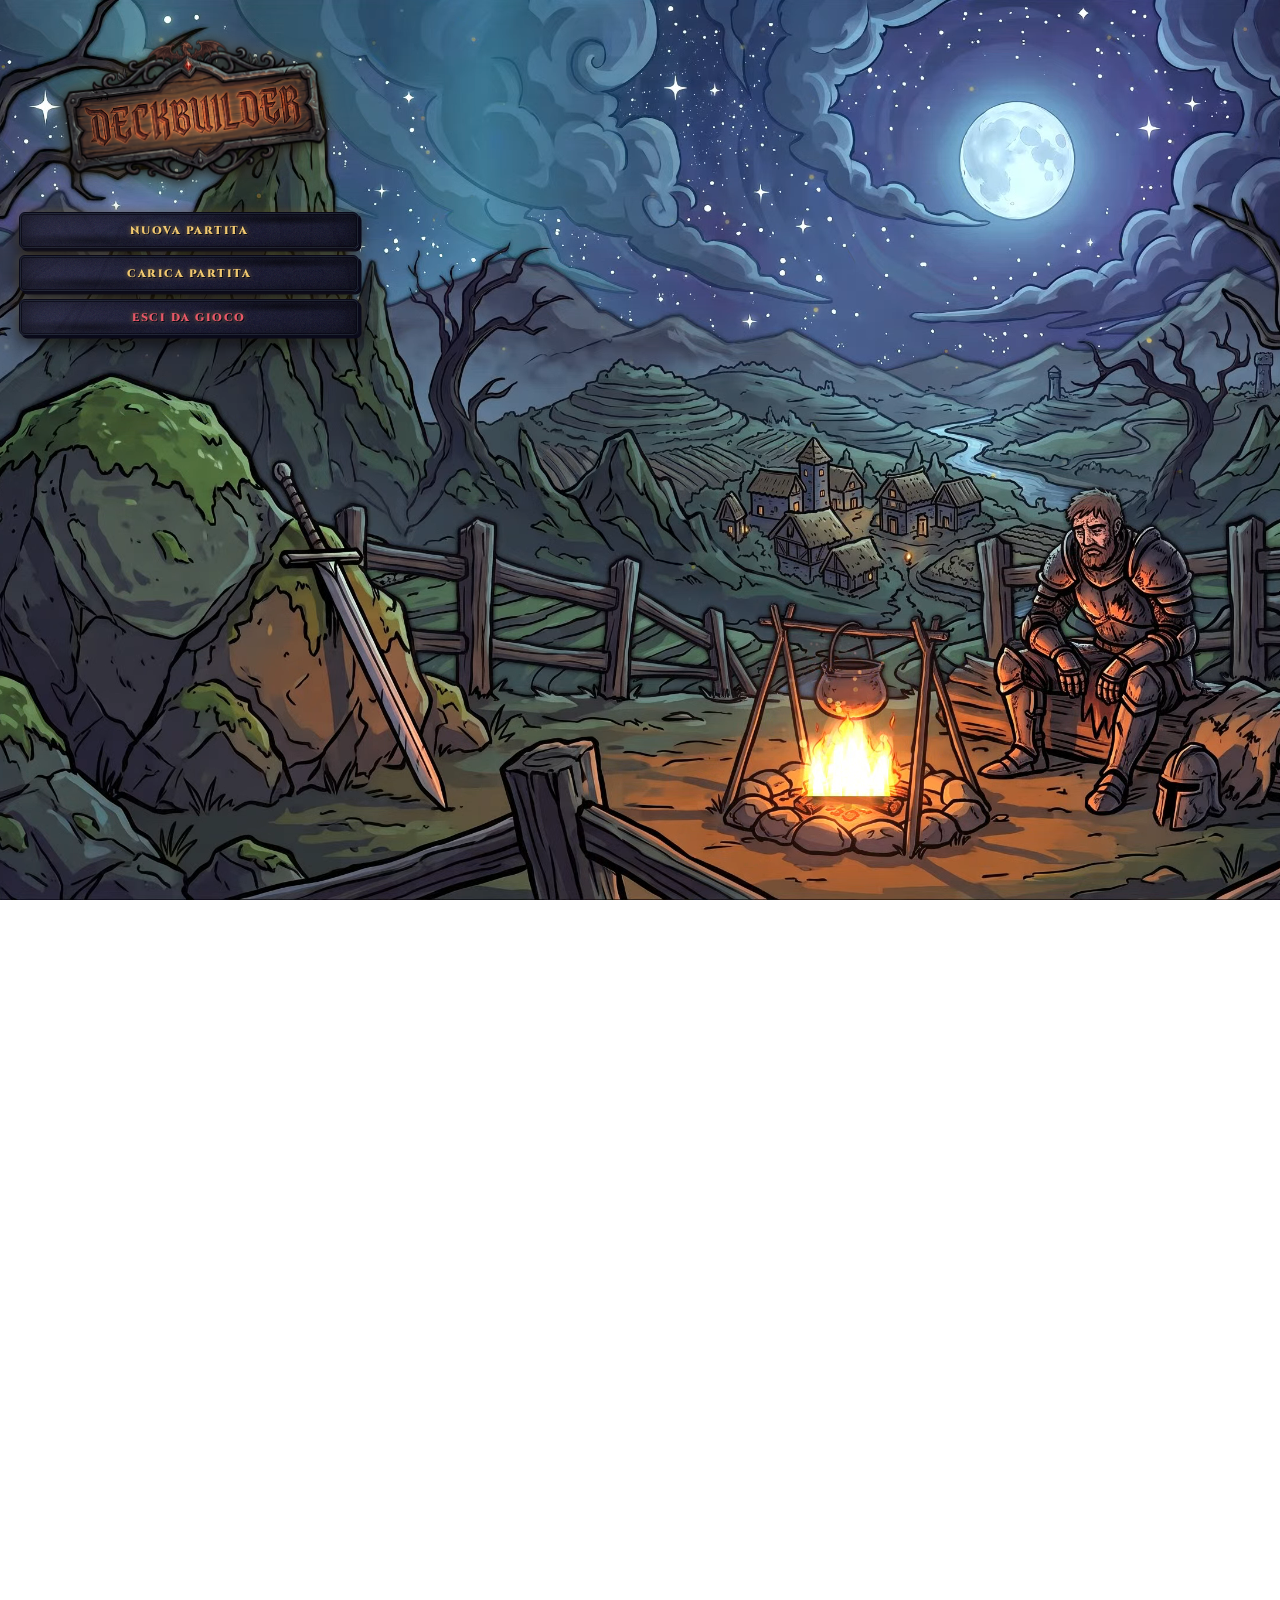
==== index.html @ cc0db26a "Fix: menu responsive 2K/4K/8K, targhetta, bottoni piu grandi, logica slot/riprendi, DOT kill, bottin" ====
<!DOCTYPE html>
<html lang="it">
<head>
    <meta charset="UTF-8">
    <meta name="viewport" content="width=device-width, initial-scale=1.0, maximum-scale=1.0, user-scalable=no, viewport-fit=cover">
    <title>Deckbuilder</title>
    <link rel="preconnect" href="https://fonts.googleapis.com">
    <link rel="preconnect" href="https://fonts.gstatic.com" crossorigin>
    <link href="https://fonts.googleapis.com/css2?family=Montserrat:wght@500;600;700;800&family=IM+Fell+English:ital@0;1&family=IM+Fell+English+SC&family=Kalam:wght@400;700&family=Cinzel:wght@600;900&display=swap" rel="stylesheet">
    <link rel="stylesheet" href="css/style.css">
</head>
<body>
    <div class="game-table" id="game-table">

        <div class="player-side">
            <div class="player-ui">
                <div class="entity-name">Eroe (Tu)</div>
                <div class="health-bar-container">
                    <div class="health-bar-fill" id="player-hp-bar" style="width: 100%;"></div>
                    <div class="health-text"><span><span id="player-hp">75</span> / <span id="player-max-hp">75</span> ❤️<span id="shield-display"></span></span></div>
                </div>
                <div class="stats-row">
                    <div class="stat-item">💎 Mana: <span id="mana-current">3</span> / <span id="mana-max">3</span></div>
                    <div class="stat-item" id="player-strength" style="display: none;"></div>
                    <div class="stat-item" id="player-weak" style="display: none;"></div>
                    <div class="stat-item" id="player-regen" style="display: none;"></div>
                </div>
            </div>
            <div class="player-bonuses" id="player-bonuses" style="display: none;"></div>
        </div>

        <div class="top-center-ui">
            <button class="icon-btn" id="open-menu-btn" title="Menu">☰</button>
            <button class="icon-btn" id="open-deck-btn" title="Mazzo">📜<span class="icon-badge" id="deck-count">0</span></button>
            <button class="icon-btn" id="open-equip-btn" title="Equipaggiamento">📦<span class="icon-badge" id="equip-unseen-count" style="display: none;">0</span></button>
            <button class="icon-btn" id="open-map-btn" title="Mappa">🗺️</button>
        </div>

        <div class="monster-ui">
            <div class="entity-name">Goblin Corrotto</div>
            <div class="health-bar-container">
                <div class="health-bar-fill" id="monster-hp-bar" style="width: 100%;"></div>
                <div class="health-text"><span><span id="monster-hp">50</span> / <span id="monster-max-hp">50</span> ❤️<span id="monster-shield-display"></span></span></div>
            </div>
            <div class="stats-row">
                <div class="stat-item" id="monster-intent">⚔️ Intento: 6 Danni</div>
                <div class="stat-item" id="monster-burn" style="display: none;"></div>
                <div class="stat-item" id="monster-poison" style="display: none;"></div>
                <div class="stat-item" id="monster-weak" style="display: none;"></div>
                <div class="stat-item" id="monster-stun" style="display: none;"></div>
            </div>
        </div>

        <div class="fx-vignette" id="fx-vignette"></div>
        <div class="fx-layer" id="fx-layer"></div>
        <div class="turn-banner" id="turn-banner"></div>
        <div class="hand-container" id="hand"></div>
    </div>

    <div class="modal-overlay" id="deck-modal">
        <div class="modal-content">
            <div class="modal-header">
                <span class="modal-title">Carte nel Mazzo</span>
                <button class="modal-close-btn" id="close-deck-btn">&times;</button>
            </div>
            <div class="deck-grid" id="deck-grid"></div>
        </div>
    </div>

    <div class="modal-overlay battle-drop-modal" id="battle-drop-modal">
        <div class="drop-stage" id="battle-drop-stage"></div>
    </div>

    <div class="tooltip-popup" id="tooltip-popup"></div>

    <video class="bg-loop" id="bg-video" autoplay muted loop playsinline preload="auto">
        <source id="bg-video-source" src="bg-goblin.webm" type="video/webm">
    </video>

    <div class="menu-overlay" id="menu-overlay">
        <video class="menu-bg" id="menu-bg-video" autoplay muted loop playsinline preload="auto">
            <source id="menu-bg-source" src="bg-menu.webm" type="video/webm">
        </video>
        <div class="menu-panel" id="menu-panel">
            <img class="menu-targhetta" src="targhetta.png" alt="">
            <button class="menu-btn" id="menu-resume">Riprendi Partita</button>
            <button class="menu-btn" id="menu-new">Nuova Partita</button>
            <button class="menu-btn" id="menu-save">Salva Partita</button>
            <button class="menu-btn" id="menu-load">Carica Partita</button>
            <button class="menu-btn menu-btn-exit" id="menu-exit">Esci da Gioco</button>
        </div>
        <div class="menu-submodal" id="menu-submodal">
            <div class="menu-submodal-content" id="menu-submodal-content"></div>
        </div>
    </div>

    <script src="js/loot.js"></script>
    <script src="js/save.js"></script>
    <script src="js/data.js"></script>
    <script src="js/fx-utils.js"></script>
    <script src="js/ui.js"></script>
    <script src="js/effects.js"></script>
    <script src="js/engine.js"></script>
    <script src="js/menu.js"></script>
    <script src="js/main.js"></script>
</body>
</html>
---- css/style.css ----
/* ============================================================
   STILE DARK FANTASY — coerente con bg-goblin.webm
   ============================================================ */

:root {
    --ink: #0a0a1a;
    --ink-deep: #05050f;
    --night-1: #2a2a5a;
    --night-2: #1a1a3a;
    --night-3: #0f0f28;
    --moon: #c8e0f0;
    --moon-bright: #e8f4ff;
    --moon-shadow: #5a7a9a;
    --moss: #6a9a5a;
    --magenta: #d84080;
    --magenta-light: #f070a0;
    --blood: #c83048;
    --blood-light: #e85868;
    --mana: #7ad8ff;
    --gold: #d8a840;
    --gold-light: #f0c870;
    --rarity-common: #8a9bb5;
    --rarity-rare: #5db9ff;
    --rarity-epic: #d070e0;
    --rarity-legendary: #f0a840;
}

html, body { height: 100%; overscroll-behavior: none; }

body {
    margin: 0;
    padding: env(safe-area-inset-top, 0px) env(safe-area-inset-right, 0px) env(safe-area-inset-bottom, 0px) env(safe-area-inset-left, 0px);
    background: radial-gradient(circle at 50% 35%, #2a2a5a 0%, #1a1a3a 65%, #0a0a1a 100%);
    overflow: hidden;
    font-family: 'IM Fell English', 'Montserrat', 'Segoe UI', Tahoma, Geneva, Verdana, sans-serif;
    color: var(--moon-bright);
    display: flex;
    justify-content: center;
    align-items: flex-end;
    user-select: none;
    touch-action: none;
    box-sizing: border-box;
}

.game-table {
    position: relative;
    width: 100%;
    height: 100%;
    display: flex;
    justify-content: center;
    align-items: flex-end;
    perspective: 1200px;
}

/* ============================================================
   PANNELLI GIOCATORE / MOSTRO
   ============================================================ */
.player-ui, .monster-ui {
    position: absolute;
    top: clamp(8px, 2.5vh, 20px);
    display: flex;
    flex-direction: column;
    gap: clamp(5px, 1.4vw, 10px);
    color: var(--moon-bright);
    background:
        radial-gradient(ellipse 40% 25% at 78% 18%, rgba(0, 0, 0, 0.5), transparent 70%),
        radial-gradient(ellipse 35% 30% at 20% 78%, rgba(0, 0, 0, 0.4), transparent 70%),
        url("data:image/svg+xml,%3Csvg xmlns='http://www.w3.org/2000/svg' width='200' height='200'%3E%3Cfilter id='n'%3E%3CfeTurbulence type='fractalNoise' baseFrequency='0.9' numOctaves='4' stitchTiles='stitch'/%3E%3C/filter%3E%3Crect width='200' height='200' filter='url(%23n)' opacity='0.15'/%3E%3C/svg%3E"),
        linear-gradient(135deg, rgba(42, 42, 74, 0.92) 0%, rgba(26, 26, 58, 0.95) 50%, rgba(15, 15, 40, 0.96) 100%);
    backdrop-filter: blur(6px);
    padding: clamp(8px, 2.4vw, 16px);
    border-radius: clamp(10px, 2.6vw, 14px);
    border: 3px solid var(--ink);
    box-shadow:
        5px 5px 0 var(--ink),
        0 15px 35px rgba(0,0,0,0.7),
        inset 0 0 0 2px rgba(168, 213, 240, 0.12),
        inset 0 0 0 4px rgba(5, 5, 15, 0.6),
        inset 0 0 60px rgba(0, 0, 0, 0.7);
    width: clamp(100px, 29vw, 240px);
    box-sizing: border-box;
    z-index: 10;
}

.player-ui { left: clamp(6px, 2vw, 20px); align-items: flex-start; }
.monster-ui { right: clamp(6px, 2vw, 20px); align-items: flex-end; }

.entity-name {
    font-family: 'IM Fell English SC', 'IM Fell English', serif;
    font-size: clamp(11px, 3vw, 17px);
    font-weight: 400;
    letter-spacing: 0.5px;
    color: var(--moon-bright);
    text-shadow:
        2px 2px 0 var(--ink),
        1px 1px 0 var(--ink),
        0 0 12px rgba(168, 213, 240, 0.5);
    border-bottom: 2px solid rgba(168, 213, 240, 0.25);
    padding-bottom: clamp(3px, 1vw, 6px);
    width: 100%;
    text-align: inherit;
    white-space: nowrap;
    overflow: hidden;
    text-overflow: ellipsis;
}

.health-bar-container {
    width: 100%;
    box-sizing: border-box;
    height: clamp(15px, 4.4vw, 26px);
    background: var(--ink-deep);
    border-radius: 8px;
    overflow: hidden;
    border: 3px solid var(--ink);
    box-shadow:
        3px 3px 0 var(--ink),
        inset 0 2px 5px rgba(0,0,0,0.9),
        inset 0 -1px 0 rgba(255,255,255,0.05);
    position: relative;
    padding: 2px;
}

.health-bar-fill {
    height: 100%;
    width: 100%;
    background: linear-gradient(90deg, #4a0510, var(--blood), var(--blood-light));
    border-radius: 5px;
    box-shadow:
        inset 0 1px 2px rgba(255, 255, 255, 0.3),
        inset 0 -1px 3px rgba(0,0,0,0.6),
        0 0 14px rgba(200, 48, 72, 0.6);
    transition: width 0.5s ease, background 0.4s ease, box-shadow 0.4s ease;
    position: relative;
}

.health-bar-fill.shielded {
    background: linear-gradient(90deg, #1a5580, var(--mana), #9ae8ff) !important;
    box-shadow:
        inset 0 1px 2px rgba(255, 255, 255, 0.5),
        0 0 14px rgba(122, 216, 255, 0.7) !important;
}

.monster-ui .health-bar-fill {
    background: linear-gradient(90deg, #4a0510, var(--blood), var(--blood-light));
}

.health-text {
    position: absolute;
    width: 100%; height: 100%;
    top: 0; left: 0;
    display: flex;
    justify-content: center;
    align-items: center;
    font-family: 'Cinzel', 'Montserrat', serif;
    font-size: clamp(8.5px, 2.4vw, 12px);
    font-weight: 900;
    color: #ffffff;
    letter-spacing: 1px;
    text-shadow:
        2px 2px 0 var(--ink),
        0 0 8px rgba(0,0,0,0.95);
    white-space: nowrap;
    z-index: 3;
}

.stats-row {
    display: flex;
    flex-wrap: wrap;
    gap: clamp(5px, 1.4vw, 8px);
    font-size: clamp(9px, 2.3vw, 12px);
    width: 100%;
}

.stat-item {
    display: flex;
    align-items: center;
    gap: 4px;
    background: linear-gradient(180deg, rgba(15, 15, 40, 0.9) 0%, rgba(26, 26, 58, 0.7) 100%);
    padding: clamp(2px, 0.8vw, 5px) clamp(5px, 1.6vw, 10px);
    border-radius: 6px;
    white-space: normal;
    max-width: 100%;
    box-sizing: border-box;
    border: 2px solid var(--ink);
    box-shadow:
        2px 2px 0 var(--ink),
        inset 0 1px 0 rgba(200, 224, 240, 0.1),
        inset 0 -1px 0 rgba(0,0,0,0.4);
    color: var(--moon-bright);
    font-family: 'Kalam', 'Montserrat', cursive;
    font-weight: 700;
    font-size: clamp(10px, 2.5vw, 13px);
    text-shadow: 1px 1px 0 var(--ink);
    transform: rotate(-0.3deg);
}
.stat-item:nth-child(even) {
    transform: rotate(0.4deg);
}

/* ============================================================
   BOTTONI IN ALTO CENTRO
   ============================================================ */
.top-center-ui {
    position: absolute;
    top: clamp(8px, 2.5vh, 20px);
    left: 50%;
    transform: translateX(-50%);
    display: flex;
    gap: clamp(5px, 1.6vw, 14px);
    z-index: 100;
}

.icon-btn {
    position: relative;
    width: clamp(30px, 8vw, 54px);
    height: clamp(30px, 8vw, 54px);
    border-radius: clamp(9px, 2.6vw, 12px);
    font-size: clamp(14px, 3.6vw, 22px);
    color: var(--moon-bright);
    background:
        radial-gradient(ellipse 40% 25% at 78% 18%, rgba(0, 0, 0, 0.5), transparent 70%),
        url("data:image/svg+xml,%3Csvg xmlns='http://www.w3.org/2000/svg' width='100' height='100'%3E%3Cfilter id='n'%3E%3CfeTurbulence type='fractalNoise' baseFrequency='0.9' numOctaves='4'/%3E%3C/filter%3E%3Crect width='100' height='100' filter='url(%23n)' opacity='0.15'/%3E%3C/svg%3E"),
        linear-gradient(135deg, rgba(42, 42, 74, 0.92) 0%, rgba(26, 26, 58, 0.95) 50%, rgba(15, 15, 40, 0.96) 100%);
    backdrop-filter: blur(6px);
    border: 3px solid var(--ink);
    cursor: pointer;
    box-shadow:
        4px 4px 0 var(--ink),
        0 10px 20px rgba(0,0,0,0.5),
        inset 0 0 0 2px rgba(168, 213, 240, 0.12),
        inset 0 0 0 4px rgba(5, 5, 15, 0.6);
    transition: all 0.25s cubic-bezier(0.25, 1, 0.5, 1);
    display: flex;
    align-items: center;
    justify-content: center;
    padding: 0;
    text-shadow:
        2px 2px 0 var(--ink),
        0 0 8px rgba(168, 213, 240, 0.4);
}
.icon-btn:hover {
    transform: translateY(-3px) scale(1.08);
    background:
        radial-gradient(ellipse 40% 25% at 78% 18%, rgba(0, 0, 0, 0.5), transparent 70%),
        url("data:image/svg+xml,%3Csvg xmlns='http://www.w3.org/2000/svg' width='100' height='100'%3E%3Cfilter id='n'%3E%3CfeTurbulence type='fractalNoise' baseFrequency='0.9' numOctaves='4'/%3E%3C/filter%3E%3Crect width='100' height='100' filter='url(%23n)' opacity='0.15'/%3E%3C/svg%3E"),
        linear-gradient(135deg, rgba(58, 58, 90, 0.95) 0%, rgba(42, 42, 74, 0.95) 50%, rgba(26, 26, 58, 0.96) 100%);
    box-shadow:
        5px 5px 0 var(--ink),
        0 15px 28px rgba(0,0,0,0.6),
        0 0 22px rgba(168, 213, 240, 0.4),
        inset 0 0 0 2px rgba(168, 213, 240, 0.2),
        inset 0 0 0 4px rgba(5, 5, 15, 0.6);
}
.icon-btn:active {
    transform: translateY(1px) scale(0.98);
    box-shadow:
        2px 2px 0 var(--ink),
        inset 0 2px 4px rgba(0,0,0,0.4);
}

.icon-badge {
    position: absolute;
    top: -8px;
    right: -8px;
    background: linear-gradient(135deg, var(--magenta), #6a1040);
    color: #ffffff;
    font-family: 'Cinzel', 'Montserrat', serif;
    font-size: clamp(8.5px, 2.2vw, 11px);
    font-weight: 900;
    padding: 2px clamp(3px, 1vw, 7px);
    border-radius: 10px;
    border: 2px solid var(--ink);
    box-shadow: 2px 2px 0 var(--ink);
    min-width: 18px;
    text-align: center;
    line-height: 1.2;
    text-shadow: 1px 1px 0 var(--ink);
}

.turn-banner {
    position: absolute;
    top: 42%;
    left: 50%;
    transform: translate(-50%, -50%) scale(0.9);
    padding: clamp(10px, 3vw, 16px) clamp(20px, 6vw, 42px);
    border-radius: 14px;
    font-family: 'Cinzel', 'Montserrat', serif;
    font-size: clamp(15px, 4.6vw, 22px);
    font-weight: 900;
    letter-spacing: 3px;
    text-transform: uppercase;
    color: var(--moon-bright);
    max-width: 88vw;
    text-align: center;
    box-sizing: border-box;
    white-space: nowrap;
    background:
        radial-gradient(ellipse 40% 25% at 78% 18%, rgba(0, 0, 0, 0.4), transparent 70%),
        url("data:image/svg+xml,%3Csvg xmlns='http://www.w3.org/2000/svg' width='150' height='150'%3E%3Cfilter id='n'%3E%3CfeTurbulence type='fractalNoise' baseFrequency='0.9' numOctaves='4'/%3E%3C/filter%3E%3Crect width='150' height='150' filter='url(%23n)' opacity='0.15'/%3E%3C/svg%3E"),
        linear-gradient(145deg, rgba(26, 26, 58, 0.96), rgba(10, 10, 26, 0.97));
    border: 3px solid var(--ink);
    box-shadow:
        6px 6px 0 var(--ink),
        0 15px 35px rgba(0,0,0,0.7),
        0 0 30px rgba(216, 64, 128, 0.4),
        inset 0 0 0 2px rgba(168, 213, 240, 0.12),
        inset 0 0 0 4px rgba(5, 5, 15, 0.6);
    text-shadow:
        3px 3px 0 var(--ink),
        1px 1px 0 var(--ink),
        0 0 18px rgba(216, 64, 128, 0.7);
    opacity: 0;
    pointer-events: none;
    transition: opacity 0.3s ease, transform 0.3s cubic-bezier(0.25, 1, 0.5, 1);
    z-index: 50;
}
.turn-banner.visible {
    opacity: 1;
    transform: translate(-50%, -50%) scale(1);
}

.player-ui.hit, .monster-ui.hit { animation: hit-shake 0.4s ease; }
@keyframes hit-shake {
    0%, 100% { transform: translateX(0); }
    20% { transform: translateX(-8px); }
    40% { transform: translateX(8px); }
    60% { transform: translateX(-5px); }
    80% { transform: translateX(5px); }
}

/* ============================================================
   FX LAYER — invariato
   ============================================================ */
.fx-layer { position: absolute; inset: 0; pointer-events: none; overflow: hidden; z-index: 200; }
.fx { position: absolute; pointer-events: none; translate: -50% -50%; }

.fx-float {
    font-family: 'Montserrat', sans-serif;
    font-size: clamp(17px, 4.6vw, 28px);
    font-weight: 800;
    white-space: nowrap;
    text-shadow: 0 2px 4px rgba(0,0,0,0.8), 0 0 12px currentColor;
}
.fx-dmg { color: #ff5a4d; }
.fx-block { color: #6fe3ff; }
.fx-burn { color: #ffa940; }
.fx-poison { color: #a96bdc; }
.fx-weak { color: #9aa5b1; }
.fx-strength { color: #ff8f3c; }
.fx-small { font-size: 18px; }
.fx-heal { color: #5df08a; }
.fx-miss { color: #c8d0d5; font-style: italic; }
.fx-mana { color: #5db9ff; }

.fx-orb {
    width: clamp(24px, 6.6vw, 40px);
    height: clamp(24px, 6.6vw, 40px);
    border-radius: 50%;
    background: radial-gradient(circle, #fff7c2 0%, #ffb02e 35%, rgba(255,90,20,0.85) 60%, rgba(255,90,20,0) 74%);
    box-shadow: 0 0 30px 10px rgba(255,140,30,0.6);
}
.fx-orb.heal {
    background: radial-gradient(circle, #eafff0 0%, #7dffa8 35%, rgba(40,200,100,0.85) 60%, rgba(40,200,100,0) 74%);
    box-shadow: 0 0 30px 10px rgba(80,240,140,0.6);
}
.fx-dot { width: 8px; height: 8px; border-radius: 50%; background: currentColor; box-shadow: 0 0 8px 2px currentColor; }
.fx-ring { border-radius: 50%; border: 4px solid currentColor; box-shadow: 0 0 18px currentColor, inset 0 0 14px currentColor; }
.fx-slash {
    width: clamp(110px, 31vw, 190px);
    height: clamp(6px, 1.5vw, 9px);
    border-radius: 6px;
    background: linear-gradient(90deg, rgba(255,255,255,0), #ffffff 40%, #bfe9ff 60%, rgba(255,255,255,0));
    box-shadow: 0 0 14px 3px rgba(190,230,255,0.85);
}
.fx-claw {
    width: clamp(90px, 25vw, 150px);
    height: clamp(5px, 1.3vw, 8px);
    border-radius: 6px;
    background: linear-gradient(90deg, rgba(255,60,60,0), #ff8a80 30%, #ffffff 50%, #ff3b3b 70%, rgba(255,60,60,0));
    box-shadow: 0 0 12px 3px rgba(255,60,60,0.8);
}
.fx-bolt {
    width: clamp(5px, 1.3vw, 8px);
    height: clamp(180px, 46vh, 320px);
    translate: -50% -100%;
    border-radius: 4px;
    background: linear-gradient(180deg, rgba(168,85,247,0), #d8b4fe 45%, #ffffff 100%);
    box-shadow: 0 0 18px 5px rgba(168,85,247,0.85);
}
.fx-bubble {
    width: clamp(110px, 32vw, 200px);
    height: clamp(110px, 32vw, 200px);
    border-radius: 50%;
    border: 3px solid rgba(140,240,255,0.95);
    background: radial-gradient(circle, rgba(93,237,236,0) 55%, rgba(93,237,236,0.35) 100%);
    box-shadow: 0 0 30px rgba(52,152,219,0.8), inset 0 0 30px rgba(93,237,236,0.6);
}
.fx-emoji { font-size: clamp(32px, 9vw, 56px); line-height: 1; filter: drop-shadow(0 0 12px rgba(93,237,236,0.9)); }
.fx-sparkle { font-size: clamp(13px, 3.5vw, 20px); font-weight: 800; text-shadow: 0 0 8px currentColor; }

.fx-spear {
    width: clamp(140px, 38vw, 220px);
    height: clamp(6px, 1.5vw, 9px);
    border-radius: 3px;
    background: linear-gradient(90deg, rgba(255,255,255,0), rgba(255,255,255,0.3) 15%, #ffffff 45%, #cfefff 70%, rgba(255,255,255,0.2) 100%);
    box-shadow: 0 0 16px 4px rgba(207,239,255,0.85), inset 0 0 4px #ffffff;
    clip-path: polygon(0 40%, 85% 0, 100% 50%, 85% 100%, 0 60%);
}
.fx-dagger-fx {
    width: clamp(70px, 18vw, 110px);
    height: clamp(4px, 1vw, 6px);
    border-radius: 4px;
    background: linear-gradient(90deg, rgba(200,240,255,0), #e6f7ff 35%, #ffffff 55%, rgba(200,240,255,0));
    box-shadow: 0 0 12px 3px rgba(200,240,255,0.9);
}
.fx-lightning {
    width: clamp(7px, 1.6vw, 11px);
    height: clamp(180px, 46vh, 320px);
    translate: -50% -100%;
    border-radius: 4px;
    background: linear-gradient(180deg, rgba(255,235,59,0), #fff59d 25%, #ffeb3b 55%, #ffffff 100%);
    box-shadow: 0 0 22px 6px rgba(255,235,59,0.9), 0 0 60px 16px rgba(255,193,7,0.4);
}
.fx-vignette {
    position: absolute; inset: 0; pointer-events: none;
    opacity: 0; z-index: 190;
    background: radial-gradient(ellipse at center, rgba(var(--c, 255, 0, 0), 0) 45%, rgba(var(--c, 255, 0, 0), 0.6) 100%);
}
.monster-ui.burning::before, .monster-ui.poisoned::before {
    content: '';
    position: absolute; inset: -2px; border-radius: 17px; pointer-events: none;
    box-shadow: 0 0 20px 4px rgba(255,120,30,0.6), inset 0 0 14px rgba(255,140,40,0.35);
    animation: burn-pulse 1.3s ease-in-out infinite;
}
.monster-ui.poisoned:not(.burning)::before {
    box-shadow: 0 0 20px 4px rgba(150,80,220,0.6), inset 0 0 14px rgba(160,90,230,0.35);
}
@keyframes burn-pulse { 0%, 100% { opacity: 0.45; } 50% { opacity: 1; } }
.player-ui::after, .monster-ui::after {
    content: '';
    position: absolute; inset: 0; border-radius: 15px; pointer-events: none; opacity: 0;
    box-shadow: 0 0 30px 8px rgba(var(--glow, 255, 255, 255), 0.85), inset 0 0 28px rgba(var(--glow, 255, 255, 255), 0.55);
}
.player-ui.glow::after, .monster-ui.glow::after { animation: ui-glow 0.65s ease-out; }
@keyframes ui-glow { 0% { opacity: 0; } 20% { opacity: 1; } 100% { opacity: 0; } }

/* ============================================================
   HAND CONTAINER
   ============================================================ */
.hand-container {
    position: absolute;
    bottom: clamp(8px, 2.4vh, 20px);
    left: 0; right: 0;
    display: flex;
    justify-content: center;
    align-items: flex-end;
    width: 100%;
    height: clamp(175px, 34vh, 280px);
    pointer-events: auto !important;
    z-index: 100;
}
.hand-container::before {
    content: '';
    position: absolute;
    bottom: -5px;
    width: min(650px, 92vw);
    height: clamp(22px, 5vh, 40px);
    background: radial-gradient(ellipse at center, rgba(0,0,0,0.7) 0%, rgba(0,0,0,0) 75%);
    z-index: 0;
    pointer-events: none;
}

/* ============================================================
   CARTA
   ============================================================ */
.card {
    position: relative;
    width: clamp(108px, 30vw, 200px);
    height: clamp(156px, 43vw, 290px);
    flex-shrink: 0;
    background:
        radial-gradient(ellipse 40% 25% at 78% 18%, rgba(0, 0, 0, 0.5), transparent 70%),
        radial-gradient(ellipse 35% 30% at 20% 78%, rgba(0, 0, 0, 0.4), transparent 70%),
        url("data:image/svg+xml,%3Csvg xmlns='http://www.w3.org/2000/svg' width='200' height='200'%3E%3Cfilter id='n'%3E%3CfeTurbulence type='fractalNoise' baseFrequency='0.9' numOctaves='4' stitchTiles='stitch'/%3E%3C/filter%3E%3Crect width='200' height='200' filter='url(%23n)' opacity='0.15'/%3E%3C/svg%3E"),
        linear-gradient(135deg, #2a2a4a 0%, #1a1a3a 50%, #0f0f28 100%);
    border-radius: clamp(10px, 2.8vw, 15px);
    border: 3px solid var(--ink);
    box-shadow:
        5px 5px 0 var(--ink),
        0 15px 30px rgba(0,0,0,0.7),
        inset 0 0 0 2px rgba(168, 213, 240, 0.12),
        inset 0 0 0 4px rgba(5, 5, 15, 0.6),
        inset 0 0 60px rgba(0, 0, 0, 0.9);
    cursor: grab;
    pointer-events: auto !important;
    transition: transform 0.4s cubic-bezier(0.25, 1, 0.5, 1), box-shadow 0.4s ease, opacity 0.4s ease;
    transform-origin: bottom center;
    display: flex;
    flex-direction: column;
    justify-content: space-between;
    padding: clamp(8px, 2.8vw, 14px);
    box-sizing: border-box;
    user-select: none;
    overflow: hidden;
    z-index: 1;
    touch-action: none;
    color: var(--moon-bright);
}
.card:active { cursor: grabbing; }
.card.is-dragging {
    transition: none !important;
    z-index: 99999 !important;
    box-shadow:
        5px 5px 0 var(--ink),
        0 30px 60px rgba(0,0,0,0.8),
        0 0 40px rgba(216, 64, 128, 0.7);
}
.card::after {
    content: '';
    position: absolute; top: 0; left: 0; width: 100%; height: 100%;
    background: linear-gradient(135deg, rgba(200, 224, 240, 0) 0%, rgba(200, 224, 240, 0.15) 50%, rgba(200, 224, 240, 0) 100%);
    opacity: 0;
    transition: opacity 0.3s ease;
    pointer-events: none;
}

/* Borchie agli angoli (solo sulle carte) */
.card .corner {
    position: absolute;
    width: 11px;
    height: 11px;
    border-radius: 50%;
    background: radial-gradient(circle at 35% 30%, #6a6a7a 0%, #2a2a3a 60%, #0a0a15 100%);
    box-shadow:
        inset -1px -1px 2px rgba(0,0,0,0.8),
        inset 1px 1px 2px rgba(255,255,255,0.18),
        0 1px 3px rgba(0,0,0,0.9);
    z-index: 5;
    pointer-events: none;
}
.card .corner.tl { top: 7px; left: 7px; }
.card .corner.tr { top: 7px; right: 7px; }
.card .corner.bl { bottom: 7px; left: 7px; }
.card .corner.br { bottom: 7px; right: 7px; }

.hand-container .card {
    position: absolute;
    left: 50%;
    bottom: 0;
    transform: translateX(-50%) translate(var(--tx, 0px), var(--ty, 0px)) scale(1) rotate(var(--rot, 0deg));
}
.hand-container .card.card-enter {
    transform: translateX(-50%) translate(var(--tx, 0px), 320px) scale(1) rotate(var(--rot, 0deg));
    opacity: 0;
}
.hand-container .card.no-hover { pointer-events: none !important; }

.hand-container .card.hovered:not(.is-dragging):not(.no-hover) {
    transform: translateX(-50%) translate(var(--tx, 0px), calc(var(--ty, 0px) - 50px)) scale(1.1) rotate(0deg);
    box-shadow:
        5px 5px 0 var(--ink),
        0 25px 45px rgba(0,0,0,0.85),
        0 0 35px rgba(168, 213, 240, 0.5),
        inset 0 0 0 2px rgba(168, 213, 240, 0.25),
        inset 0 0 0 4px rgba(5, 5, 15, 0.6),
        inset 0 0 60px rgba(0, 0, 0, 0.9);
    z-index: 100;
}
.hand-container .card.hovered::after { opacity: 1; }

/* Header carta */
.card-header {
    display: flex;
    justify-content: flex-start;
    align-items: center;
    flex-shrink: 0;
    border-bottom: 2px solid rgba(168, 213, 240, 0.2);
    padding: clamp(6px, 1.8vw, 10px) clamp(4px, 1.4vw, 6px);
    margin-top: clamp(6px, 1.8vw, 22px);
    position: relative;
    overflow: hidden;
    z-index: 2;
}

.card-title {
    font-family: 'IM Fell English SC', 'IM Fell English', serif;
    font-size: clamp(12px, 2.8vw, 16px);
    font-weight: 400;
    letter-spacing: 0.2px;
    color: var(--moon-bright);
    text-shadow:
        2px 2px 0 var(--ink),
        1px 1px 0 var(--ink),
        0 0 12px rgba(168, 213, 240, 0.5);
    white-space: normal;
    overflow: hidden;
    text-overflow: clip;
    overflow-wrap: anywhere;
    width: 100%;
    min-height: 2.15em;
    display: block;
    flex: 1 1 auto;
    line-height: 1;
    text-align: center;
}

/* Costo */
.card-cost {
    position: absolute;
    top: clamp(4px, 1.4vw, 8px);
    right: clamp(6px, 1.8vw, 10px);
    font-size: clamp(14px, 3.8vw, 22px);
    z-index: 5;
    display: flex;
    justify-content: flex-end;
    gap: 1px;
    letter-spacing: -1px;
    filter: drop-shadow(0 2px 3px rgba(0,0,0,0.9)) drop-shadow(0 0 6px rgba(122, 216, 255, 0.5));
}

/* Illustrazione */
.card-art {
    position: relative;
    width: 100%;
    box-sizing: border-box;
    height: clamp(50px, 14vw, 100px);
    flex-shrink: 0;
    background:
        radial-gradient(circle at 50% 55%, rgba(122, 216, 255, 0.08), transparent 60%),
        linear-gradient(180deg, #0a0a1f 0%, #0f0f28 50%, #05050f 100%);
    border-radius: clamp(5px, 1.4vw, 8px);
    border: 2px solid var(--ink);
    display: flex;
    justify-content: center;
    align-items: center;
    color: var(--moon);
    font-style: italic;
    font-family: 'IM Fell English', serif;
    font-size: clamp(9.5px, 2.5vw, 17px);
    box-shadow:
        inset 0 2px 4px rgba(0,0,0,0.8),
        inset 0 0 30px rgba(0, 0, 0, 0.9);
    margin-top: clamp(6px, 1.8vw, 10px);
    text-align: center;
    padding: 0 4px;
    text-shadow: 1px 1px 0 var(--ink), 0 0 8px rgba(168, 213, 240, 0.3);
    overflow: hidden;
    z-index: 2;
}

/* Descrizione */
.card-description {
    font-family: 'Kalam', cursive;
    font-weight: 400;
    font-size: clamp(8.5px, 2.3vw, 12.5px);
    color: var(--moon-bright);
    line-height: 1.35;
    flex: 1 1 auto;
    min-height: 0;
    overflow: hidden;
    box-sizing: border-box;
    background:
        url("data:image/svg+xml,%3Csvg xmlns='http://www.w3.org/2000/svg' width='100' height='100'%3E%3Cfilter id='n'%3E%3CfeTurbulence type='fractalNoise' baseFrequency='1' numOctaves='3'/%3E%3CfeColorMatrix values='0 0 0 0 0.5 0 0 0 0 0.4 0 0 0 0 0.25 0 0 0 0.1 0'/%3E%3C/filter%3E%3Crect width='100' height='100' filter='url(%23n)'/%3E%3C/svg%3E"),
        linear-gradient(180deg, rgba(20, 20, 45, 0.7), rgba(10, 10, 26, 0.85));
    padding: clamp(4px, 1.4vw, 8px);
    border-radius: 6px;
    border: 2px solid var(--ink);
    box-shadow:
        inset 0 1px 2px rgba(0,0,0,0.6),
        inset 0 0 20px rgba(0, 0, 0, 0.7);
    margin-top: clamp(4px, 1.4vw, 8px);
    word-break: break-word;
    text-shadow: 1px 1px 0 var(--ink);
    transform: rotate(-0.5deg);
    position: relative;
    z-index: 2;
}

/* Keyword */
.kw {
    cursor: pointer;
    font-family: 'Kalam', cursive;
    font-weight: 700;
    color: var(--moon-bright);
    border-bottom: 1px dotted rgba(168, 213, 240, 0.6);
    transition: color 0.15s ease, border-color 0.15s ease;
    white-space: nowrap;
    text-shadow: 1px 1px 0 var(--ink), 0 0 6px rgba(168, 213, 240, 0.4);
}
.kw:hover, .kw.active {
    color: var(--magenta-light);
    border-bottom-color: var(--magenta-light);
    text-shadow: 1px 1px 0 var(--ink), 0 0 10px rgba(240, 112, 160, 0.7);
}

/* Valori danno */
.dmg-value {
    font-family: 'Cinzel', serif;
    font-weight: 900;
    cursor: pointer;
    color: var(--moon-bright);
    border-bottom: none;
    transition: color 0.3s ease, text-shadow 0.3s ease;
    white-space: nowrap;
    text-shadow:
        1px 1px 0 var(--ink),
        0 0 8px rgba(168, 213, 240, 0.6);
}
.dmg-value.modified-buff {
    color: #6fe08a;
    border-bottom: 1px dotted #6fe08a;
    text-shadow: 1px 1px 0 var(--ink), 0 0 10px rgba(111, 224, 138, 0.9), 0 0 20px rgba(111, 224, 138, 0.5);
}
.dmg-value.modified-buff:hover, .dmg-value.modified-buff.active {
    color: #9aff9a;
    border-bottom-color: #9aff9a;
}
.dmg-value.modified-debuff {
    color: #f5a1b4;
    border-bottom: 1px dotted #f5a1b4;
    text-shadow: 1px 1px 0 var(--ink), 0 0 10px rgba(245, 161, 180, 0.9), 0 0 20px rgba(245, 161, 180, 0.5);
}
.dmg-value.modified-debuff:hover, .dmg-value.modified-debuff.active {
    color: #ffb8c8;
    border-bottom-color: #ffb8c8;
}

/* Tooltip */
.tooltip-popup {
    position: fixed;
    left: -9999px;
    top: 0;
    max-width: min(280px, 82vw);
    padding: 8px 12px;
    background: linear-gradient(145deg, #1a1a3a, #0a0a1a);
    color: var(--moon-bright);
    font-family: 'Montserrat', 'Segoe UI', Tahoma, sans-serif;
    font-size: 12px;
    font-weight: 500;
    line-height: 1.5;
    letter-spacing: 0.1px;
    border-radius: 8px;
    border: 2px solid var(--ink);
    box-shadow:
        3px 3px 0 var(--ink),
        0 12px 28px rgba(0,0,0,0.7),
        0 0 20px rgba(168, 213, 240, 0.15);
    pointer-events: none;
    opacity: 0;
    transition: opacity 0.15s ease;
    z-index: 9999;
    text-align: left;
}
.tooltip-popup.visible { opacity: 1; }
.tooltip-popup .tip-buff { color: #6ff09a; font-weight: 700; }
.tooltip-popup .tip-debuff { color: #f5a1b4; font-weight: 700; }
.tooltip-popup .tip-neutral { color: #c8d0d5; }
.tooltip-popup .tip-total { color: #ffffff; font-weight: 700; }

/* Modal mazzo */
.modal-overlay {
    position: fixed; top: 0; left: 0; width: 100vw; height: 100vh;
    background: rgba(5, 5, 15, 0.85);
    backdrop-filter: blur(8px);
    display: flex; justify-content: center; align-items: center;
    z-index: 1000;
    opacity: 0; pointer-events: none;
    transition: opacity 0.3s ease;
}
.modal-overlay.active { opacity: 1; pointer-events: auto; }
.modal-content {
    background:
        radial-gradient(ellipse 60% 40% at 20% 15%, rgba(122, 216, 255, 0.06), transparent 70%),
        url("data:image/svg+xml,%3Csvg xmlns='http://www.w3.org/2000/svg' width='200' height='200'%3E%3Cfilter id='n'%3E%3CfeTurbulence type='fractalNoise' baseFrequency='0.9' numOctaves='4' stitchTiles='stitch'/%3E%3C/filter%3E%3Crect width='200' height='200' filter='url(%23n)' opacity='0.15'/%3E%3C/svg%3E"),
        linear-gradient(145deg, #2a2a4a 0%, #1a1a3a 45%, #0f0f28 100%);
    border-radius: 20px;
    border: 3px solid var(--ink);
    box-shadow:
        6px 6px 0 var(--ink),
        0 25px 50px rgba(0,0,0,0.8),
        0 0 40px rgba(168, 213, 240, 0.15);
    width: min(80%, 92vw);
    max-width: 950px;
    max-height: 85vh;
    display: flex; flex-direction: column;
    padding: clamp(12px, 3vw, 24px);
    box-sizing: border-box;
    position: relative;
}
.modal-header {
    display: flex; justify-content: space-between; align-items: center;
    border-bottom: 2px solid rgba(168, 213, 240, 0.2);
    padding-bottom: 12px;
    margin-bottom: 20px;
}
.modal-title {
    font-family: 'IM Fell English SC', serif;
    font-size: 18px;
    font-weight: 400;
    color: var(--moon-bright);
    text-shadow: 2px 2px 0 var(--ink), 0 0 12px rgba(168, 213, 240, 0.4);
    letter-spacing: 0.5px;
}
.modal-close-btn {
    background: none; border: none; font-size: 24px; font-weight: bold;
    color: var(--moon-bright);
    cursor: pointer;
    padding: 0 8px;
    border-radius: 6px;
    transition: background 0.2s ease;
    text-shadow: 1px 1px 0 var(--ink);
}
.modal-close-btn:hover { background: rgba(200, 224, 240, 0.1); color: var(--magenta-light); }
.deck-grid {
    display: flex; flex-wrap: wrap; gap: 20px; justify-content: center;
    overflow-y: auto;
    padding: 10px;
}
.deck-grid .card {
    margin: 0;
    width: clamp(96px, 26vw, 200px);
    height: clamp(139px, 37.5vw, 290px);
    transform: none !important;
    cursor: default;
}
.deck-grid .card:hover {
    transform: translateY(-8px) scale(1.03) !important;
    box-shadow:
        5px 5px 0 var(--ink),
        0 15px 30px rgba(0,0,0,0.5),
        0 0 30px rgba(168, 213, 240, 0.3);
}

/* ============================================================
   DROP BOTTINO — mostrato subito dopo la vittoria
   ============================================================ */
.battle-drop-modal {
    background: rgba(0, 0, 0, 0.92);
    backdrop-filter: blur(12px);
    padding: 20px;
    overflow: hidden;
    z-index: 1500;
}
.battle-drop-modal .drop-stage {
    position: relative;
    display: flex;
    flex-direction: column;
    align-items: center;
    justify-content: center;
    width: 100%;
    max-width: 700px;
    min-height: 100%;
    max-height: 100%;
    padding: 36px 20px;
    box-sizing: border-box;
    overflow-y: auto;
}
.battle-drop-modal .drop-title {
    font-family: 'Cinzel', serif;
    font-size: clamp(26px, 4vw, 34px);
    font-weight: 900;
    letter-spacing: 8px;
    text-transform: uppercase;
    color: var(--gold-light);
    text-shadow: 3px 3px 0 var(--ink), 1px 1px 0 var(--ink),
        0 0 25px rgba(216,168,64,0.9), 0 0 50px rgba(216,168,64,0.5);
    margin-bottom: 10px;
    animation: battle-drop-title-glow 2.5s ease-in-out infinite;
    position: relative;
    z-index: 3;
}
@keyframes battle-drop-title-glow {
    0%, 100% { text-shadow: 3px 3px 0 var(--ink), 1px 1px 0 var(--ink), 0 0 25px rgba(216,168,64,0.9), 0 0 50px rgba(216,168,64,0.5); }
    50% { text-shadow: 3px 3px 0 var(--ink), 1px 1px 0 var(--ink), 0 0 40px rgba(216,168,64,1), 0 0 80px rgba(216,168,64,0.8); }
}
.battle-drop-modal .drop-subtitle {
    font-family: 'IM Fell English', serif;
    font-style: italic;
    font-size: 16px;
    color: var(--moon-shadow);
    text-shadow: 1px 1px 0 var(--ink);
    margin-bottom: 34px;
    position: relative;
    z-index: 3;
    text-align: center;
}
.battle-drop-modal .drop-emoji-wrap {
    position: relative;
    display: flex;
    align-items: center;
    justify-content: center;
    width: 280px;
    height: 240px;
    margin-bottom: 20px;
    z-index: 3;
}
.battle-drop-modal .drop-emoji-wrap::before {
    content: '';
    position: absolute;
    width: 190px;
    height: 34px;
    left: 50%;
    bottom: 18px;
    transform: translateX(-50%);
    border-radius: 50%;
    background: radial-gradient(ellipse at center, var(--rarity-glow) 0%, transparent 72%);
    filter: blur(12px);
    animation: battle-drop-ground-glow 2.8s ease-in-out infinite;
    z-index: 1;
}
@keyframes battle-drop-ground-glow {
    0%, 100% { transform: translateX(-50%) scaleX(0.9); opacity: 0.45; }
    50% { transform: translateX(-50%) scaleX(1.08); opacity: 0.7; }
}
.battle-drop-modal .drop-emoji {
    font-size: 180px;
    line-height: 1;
    position: relative;
    z-index: 2;
    filter: drop-shadow(0 0 18px var(--rarity-glow)) drop-shadow(0 0 36px var(--rarity-glow));
    animation: battle-item-drop 1.2s cubic-bezier(0.34, 1.56, 0.64, 1) forwards;
    transform-origin: center bottom;
}
@keyframes battle-item-drop {
    0% { transform: translateY(-120vh) scale(0.4) rotate(-25deg); opacity: 0; }
    30% { transform: translateY(-20px) scale(1) rotate(8deg); opacity: 1; }
    45% { transform: translateY(0) scale(1.15) rotate(-5deg); }
    55% { transform: translateY(-30px) scale(1.05) rotate(3deg); }
    70% { transform: translateY(0) scale(1) rotate(-2deg); }
    80% { transform: translateY(-8px) scale(1.02) rotate(1deg); }
    100% { transform: translateY(0) scale(1) rotate(0deg); opacity: 1; }
}
.battle-drop-modal .drop-impact {
    position: absolute;
    width: 0;
    height: 0;
    border-radius: 50%;
    border: 4px solid var(--rarity, var(--moon));
    top: 50%;
    left: 50%;
    transform: translate(-50%, -50%);
    pointer-events: none;
    z-index: 2;
    opacity: 0;
    animation: battle-impact-wave 1.2s ease-out 0.35s forwards;
}
@keyframes battle-impact-wave {
    0% { width: 0; height: 0; opacity: 0.65; border-width: 4px; }
    100% { width: 360px; height: 360px; opacity: 0; border-width: 1px; }
}
.battle-drop-modal .drop-particles { position: absolute; inset: 0; pointer-events: none; z-index: 2; }
.battle-drop-modal .drop-particle {
    position: absolute;
    top: 50%;
    left: 50%;
    width: 8px;
    height: 8px;
    border-radius: 50%;
    background: var(--rarity, var(--moon));
    box-shadow: 0 0 12px var(--rarity-glow);
    opacity: 0;
    animation: battle-particle-fly 1.2s ease-out 0.35s forwards;
}
@keyframes battle-particle-fly {
    0% { opacity: 1; transform: translate(-50%, -50%) scale(1); }
    100% { opacity: 0; transform: translate(calc(-50% + var(--px, 0px)), calc(-50% + var(--py, 0px))) scale(0.2); }
}
.battle-drop-modal .drop-info {
    display: flex;
    flex-direction: column;
    align-items: center;
    gap: 10px;
    z-index: 3;
    opacity: 0;
    animation: battle-drop-info-appear 0.6s ease-out 0.7s forwards;
}
@keyframes battle-drop-info-appear {
    from { opacity: 0; transform: translateY(20px); }
    to { opacity: 1; transform: translateY(0); }
}
.battle-drop-modal .drop-rarity-badge {
    font-family: 'Cinzel', serif;
    font-size: 13px;
    font-weight: 900;
    letter-spacing: 4px;
    text-transform: uppercase;
    color: var(--rarity, var(--moon-bright));
    text-shadow: 1px 1px 0 var(--ink), 0 0 15px var(--rarity-glow), 0 0 30px var(--rarity-glow);
    padding: 6px 18px;
    border: 2px solid var(--rarity, var(--moon));
    border-radius: 6px;
    background: rgba(10, 10, 26, 0.6);
    box-shadow: 0 0 20px var(--rarity-glow), inset 0 0 15px rgba(0, 0, 0, 0.5);
}
.battle-drop-modal .drop-name {
    font-family: 'IM Fell English SC', serif;
    font-size: 32px;
    letter-spacing: 1px;
    color: var(--moon-bright);
    text-align: center;
    text-shadow: 3px 3px 0 var(--ink), 1px 1px 0 var(--ink), 0 0 20px var(--rarity-glow);
    line-height: 1.15;
    margin-top: 4px;
}
.battle-drop-modal .drop-slot-type {
    font-family: 'Kalam', cursive;
    font-size: 14px;
    font-weight: 700;
    letter-spacing: 3px;
    text-transform: uppercase;
    color: var(--moon-shadow);
    text-shadow: 1px 1px 0 var(--ink);
    opacity: 0.8;
}
.battle-drop-modal .drop-effect {
    font-family: 'Kalam', cursive;
    font-size: 17px;
    line-height: 1.5;
    color: var(--moon);
    text-align: center;
    margin-top: 14px;
    padding: 14px 28px;
    border: 2px solid var(--ink);
    border-radius: 10px;
    background:
        radial-gradient(ellipse 60% 40% at 50% 50%, var(--rarity-glow), transparent 70%),
        linear-gradient(180deg, rgba(20, 20, 45, 0.85), rgba(10, 10, 26, 0.95));
    box-shadow: inset 0 1px 2px rgba(0, 0, 0, 0.6), inset 0 0 25px rgba(0, 0, 0, 0.7), 0 0 15px var(--rarity-glow);
    text-shadow: 1px 1px 0 var(--ink);
    max-width: 480px;
}
.battle-drop-modal .drop-effect b {
    color: var(--rarity, var(--moon-bright));
    font-weight: 700;
    text-shadow: 1px 1px 0 var(--ink), 0 0 10px var(--rarity-glow);
}
.battle-drop-modal .drop-collect-btn {
    font-family: 'Cinzel', serif;
    font-size: 16px;
    font-weight: 900;
    letter-spacing: 5px;
    text-transform: uppercase;
    color: var(--gold-light);
    padding: 16px 48px;
    border-radius: 12px;
    border: 3px solid var(--ink);
    cursor: pointer;
    margin-top: 28px;
    background:
        radial-gradient(ellipse 60% 40% at 50% 50%, rgba(216, 168, 64, 0.15), transparent 70%),
        linear-gradient(135deg, rgba(42, 42, 74, 0.95), rgba(26, 26, 58, 0.95));
    box-shadow: 5px 5px 0 var(--ink), 0 15px 28px rgba(0, 0, 0, 0.6), 0 0 25px rgba(216, 168, 64, 0.5), inset 0 0 20px rgba(216, 168, 64, 0.1);
    text-shadow: 2px 2px 0 var(--ink), 0 0 15px rgba(216, 168, 64, 0.8);
    transition: all 0.25s cubic-bezier(0.25, 1, 0.5, 1);
    opacity: 0;
    animation: battle-drop-info-appear 0.6s ease-out 1s forwards;
    z-index: 3;
}
.battle-drop-modal .drop-collect-btn:hover {
    transform: translateY(-3px) scale(1.05);
    box-shadow: 6px 6px 0 var(--ink), 0 20px 35px rgba(0, 0, 0, 0.7), 0 0 40px rgba(216, 168, 64, 0.8), inset 0 0 25px rgba(216, 168, 64, 0.2);
    color: #fff;
}
@media (max-height: 720px) {
    .battle-drop-modal .drop-stage { padding-top: 18px; padding-bottom: 18px; }
    .battle-drop-modal .drop-subtitle { margin-bottom: 16px; }
    .battle-drop-modal .drop-emoji-wrap { width: 220px; height: 170px; margin-bottom: 12px; }
    .battle-drop-modal .drop-emoji { font-size: 130px; }
    .battle-drop-modal .drop-name { font-size: 26px; }
    .battle-drop-modal .drop-effect { margin-top: 8px; padding: 10px 18px; font-size: 15px; }
    .battle-drop-modal .drop-collect-btn { margin-top: 16px; padding: 12px 36px; }
}

/* Carte non giocabili */
.hand-container .card.unplayable {
    filter: grayscale(0.75) brightness(0.6);
}
.hand-container .card.unplayable:hover:not(.is-dragging):not(.no-hover),
.hand-container .card.unplayable.hovered:not(.is-dragging):not(.no-hover) {
    transform: translateX(-50%) translate(var(--tx, 0px), var(--ty, 0px)) scale(1) rotate(var(--rot, 0deg));
    box-shadow:
        5px 5px 0 var(--ink),
        0 12px 28px rgba(0,0,0,0.6);
    z-index: 1;
    cursor: not-allowed;
}
.hand-container .card.unplayable:hover::after,
.hand-container .card.unplayable.hovered::after {
    opacity: 0;
}

.card-description b,
.card-description strong {
    font-weight: 700;
    color: var(--moon-bright);
    letter-spacing: -0.1px;
    text-shadow: 1px 1px 0 var(--ink), 0 0 6px rgba(168, 213, 240, 0.3);
}

/* ============================================================
   SFONDO VIDEO (invariato)
   ============================================================ */
.bg-loop {
    position: fixed;
    inset: 0;
    width: 100%;
    height: 100%;
    object-fit: cover;
    z-index: -2;
    pointer-events: none;
    user-select: none;
}

body::after {
    content: '';
    position: fixed;
    inset: 0;
    background: radial-gradient(circle at 50% 45%,
                rgba(10, 10, 26, 0) 0%,
                rgba(10, 10, 26, 0.15) 60%,
                rgba(10, 10, 26, 0.55) 100%);
    z-index: -1;
    pointer-events: none;
}

/* ============================================================

/* ============================================================
   PANNELLO BONUS — stile Binding of Isaac (senza contenitore)
   ============================================================ */
.player-bonuses {
    display: flex;
    flex-direction: column;
    gap: clamp(2px, 0.6vw, 5px);
    padding: clamp(4px, 1vw, 8px) clamp(4px, 1vw, 8px);
    align-items: flex-start;
}

.bonus-item {
    font-family: 'Cinzel', 'Kalam', cursive;
    font-weight: 900;
    font-size: clamp(16px, 4vw, 24px);
    color: #ffffff;
    text-shadow:
        2px 2px 0 var(--ink),
        -1px -1px 0 var(--ink),
        1px -1px 0 var(--ink),
        -1px 1px 0 var(--ink),
        0 0 12px rgba(168, 213, 240, 0.7),
        0 0 24px rgba(168, 213, 240, 0.4);
    letter-spacing: 0.5px;
    display: flex;
    align-items: center;
    gap: 6px;
    line-height: 1;
}

/* ============================================================
   MENU OVERLAY
   ============================================================ */
.menu-overlay {
    position: fixed; inset: 0;
    z-index: 5000;
    opacity: 0; pointer-events: none;
    transition: opacity 0.35s ease;
}
.menu-overlay.active { opacity: 1; pointer-events: auto; }
.menu-overlay .menu-bg {
    position: absolute; inset: 0;
    width: 100%; height: 100%;
    object-fit: cover;
    z-index: 0;
    pointer-events: none;
}
.menu-panel {
    position: absolute;
    top: 2vh;
    left: 3vw;
    display: flex;
    flex-direction: column;
    gap: clamp(10px, 1.5vh, 18px);
    width: min(680px, 55vw);
    max-width: 720px;
    z-index: 2;
}
.menu-btn {
    font-family: 'Cinzel', serif;
    font-size: clamp(14px, 1.7vw, 22px);
    font-weight: 900;
    letter-spacing: 3px;
    text-transform: uppercase;
    color: #f0c870;
    padding: clamp(16px, 2.2vh, 26px) clamp(20px, 2.5vw, 36px);
    border-radius: 12px;
    border: 3px solid var(--ink);
    cursor: pointer;
    background:
        radial-gradient(ellipse 40% 25% at 78% 18%, rgba(0, 0, 0, 0.5), transparent 70%),
        radial-gradient(ellipse 35% 30% at 20% 78%, rgba(0, 0, 0, 0.4), transparent 70%),
        url("data:image/svg+xml,%3Csvg xmlns='http://www.w3.org/2000/svg' width='200' height='200'%3E%3Cfilter id='n'%3E%3CfeTurbulence type='fractalNoise' baseFrequency='0.9' numOctaves='4' stitchTiles='stitch'/%3E%3C/filter%3E%3Crect width='200' height='200' filter='url(%23n)' opacity='0.15'/%3E%3C/svg%3E"),
        linear-gradient(135deg, rgba(42, 42, 74, 0.92) 0%, rgba(26, 26, 58, 0.95) 50%, rgba(15, 15, 40, 0.96) 100%);
    box-shadow:
        5px 5px 0 var(--ink),
        0 15px 35px rgba(0, 0, 0, 0.7),
        inset 0 0 0 2px rgba(168, 213, 240, 0.12),
        inset 0 0 0 4px rgba(5, 5, 15, 0.6),
        inset 0 0 60px rgba(0, 0, 0, 0.7),
        0 0 20px rgba(216, 168, 64, 0.3);
    text-shadow: 2px 2px 0 var(--ink), 0 0 10px rgba(216,168,64,0.6);
    transition: transform 0.2s, box-shadow 0.2s, color 0.2s;
    text-align: center;
    white-space: nowrap;
}
.menu-btn:hover {
    transform: translateY(-2px) translateX(6px);
    color: #ffffff;
    box-shadow: 5px 5px 0 var(--ink), 0 12px 25px rgba(0,0,0,0.7), 0 0 30px rgba(216,168,64,0.6);
}
.menu-btn:active {
    transform: translateY(1px) translateX(2px);
    box-shadow: 2px 2px 0 var(--ink);
}
.menu-btn-exit { color: #e85868; }
.menu-btn-exit:hover {
    color: #ff8090;
    box-shadow: 5px 5px 0 var(--ink), 0 12px 25px rgba(0,0,0,0.7), 0 0 30px rgba(232,88,104,0.6);
}

.menu-submodal {
    position: absolute; inset: 0;
    background: rgba(5,5,15,0.85);
    backdrop-filter: blur(8px);
    display: none;
    justify-content: center;
    align-items: center;
    padding: 20px;
    z-index: 10;
}
.menu-submodal.active { display: flex; }
.menu-submodal-content {
    background:
        radial-gradient(ellipse 60% 40% at 20% 15%, rgba(122, 216, 255, 0.06), transparent 70%),
        url("data:image/svg+xml,%3Csvg xmlns='http://www.w3.org/2000/svg' width='200' height='200'%3E%3Cfilter id='n'%3E%3CfeTurbulence type='fractalNoise' baseFrequency='0.9' numOctaves='4' stitchTiles='stitch'/%3E%3C/filter%3E%3Crect width='200' height='200' filter='url(%23n)' opacity='0.15'/%3E%3C/svg%3E"),
        linear-gradient(145deg, #2a2a4a 0%, #1a1a3a 45%, #0f0f28 100%);
    border-radius: 20px;
    border: 3px solid var(--ink);
    box-shadow: 6px 6px 0 var(--ink), 0 25px 50px rgba(0,0,0,0.8), 0 0 40px rgba(168,213,240,0.15);
    padding: clamp(16px, 3vw, 28px);
    width: min(92%, 720px);
    max-height: 85vh;
    overflow-y: auto;
    box-sizing: border-box;
}
.submodal-title {
    font-family: 'IM Fell English SC', serif;
    font-size: clamp(14px, 1.8vw, 19px);
    text-align: center;
    color: var(--moon-bright);
    text-shadow: 2px 2px 0 var(--ink), 0 0 12px rgba(168,213,240,0.5);
    margin-bottom: 18px;
    letter-spacing: 0.5px;
}
.submodal-actions {
    display: flex;
    gap: 10px;
    justify-content: center;
    margin-top: 20px;
    flex-wrap: wrap;
}
.submodal-btn {
    font-family: 'Cinzel', serif;
    font-size: clamp(11px, 1.2vw, 14px);
    font-weight: 900;
    letter-spacing: 2px;
    text-transform: uppercase;
    color: var(--moon-bright);
    padding: 12px 22px;
    border-radius: 10px;
    border: 3px solid var(--ink);
    cursor: pointer;
    background:
        radial-gradient(ellipse 40% 25% at 78% 18%, rgba(0, 0, 0, 0.5), transparent 70%),
        radial-gradient(ellipse 35% 30% at 20% 78%, rgba(0, 0, 0, 0.4), transparent 70%),
        url("data:image/svg+xml,%3Csvg xmlns='http://www.w3.org/2000/svg' width='200' height='200'%3E%3Cfilter id='n'%3E%3CfeTurbulence type='fractalNoise' baseFrequency='0.9' numOctaves='4' stitchTiles='stitch'/%3E%3C/filter%3E%3Crect width='200' height='200' filter='url(%23n)' opacity='0.15'/%3E%3C/svg%3E"),
        linear-gradient(135deg, rgba(42, 42, 74, 0.92) 0%, rgba(26, 26, 58, 0.95) 50%, rgba(15, 15, 40, 0.96) 100%);
    box-shadow: 4px 4px 0 var(--ink), 0 8px 20px rgba(0,0,0,0.6);
    text-shadow: 2px 2px 0 var(--ink);
    transition: transform 0.2s, box-shadow 0.2s, color 0.2s;
}
.submodal-btn:hover {
    transform: translateY(-2px);
    color: #fff;
    box-shadow: 5px 5px 0 var(--ink), 0 12px 25px rgba(0,0,0,0.7), 0 0 20px rgba(168,213,240,0.4);
}
.submodal-primary { color: #6ff09a; }
.submodal-danger  { color: #e85868; }

.slot-grid {
    display: grid;
    grid-template-columns: repeat(auto-fit, minmax(150px, 1fr));
    gap: 12px;
    margin-top: 8px;
}
.slot-card {
    position: relative;
    padding: 14px;
    border: 3px solid var(--ink);
    border-radius: 12px;
    background:
        radial-gradient(ellipse 40% 25% at 78% 18%, rgba(0, 0, 0, 0.5), transparent 70%),
        radial-gradient(ellipse 35% 30% at 20% 78%, rgba(0, 0, 0, 0.4), transparent 70%),
        url("data:image/svg+xml,%3Csvg xmlns='http://www.w3.org/2000/svg' width='200' height='200'%3E%3Cfilter id='n'%3E%3CfeTurbulence type='fractalNoise' baseFrequency='0.9' numOctaves='4' stitchTiles='stitch'/%3E%3C/filter%3E%3Crect width='200' height='200' filter='url(%23n)' opacity='0.15'/%3E%3C/svg%3E"),
        linear-gradient(145deg, rgba(26,26,58,0.9), rgba(15,15,40,0.95));
    box-shadow: 3px 3px 0 var(--ink), inset 0 2px 5px rgba(0,0,0,0.7);
    cursor: pointer;
    transition: transform 0.2s, box-shadow 0.2s, border-color 0.2s;
    min-height: 90px;
    display: flex;
    flex-direction: column;
    gap: 6px;
}
.slot-card:hover {
    transform: translateY(-3px);
    border-color: var(--moon);
    box-shadow: 4px 4px 0 var(--ink), 0 12px 25px rgba(0,0,0,0.6), 0 0 20px rgba(168,213,240,0.4);
}
.slot-card.empty { opacity: 0.6; border-style: dashed; }
.slot-card.empty:hover { opacity: 0.9; }
.slot-card.active {
    border-color: var(--gold);
    box-shadow: 3px 3px 0 var(--ink), 0 0 20px rgba(216,168,64,0.6);
}
.slot-num {
    font-family: 'Cinzel', serif;
    font-weight: 900;
    font-size: 15px;
    color: var(--moon-bright);
    text-shadow: 1px 1px 0 var(--ink), 0 0 8px rgba(168,213,240,0.4);
    letter-spacing: 1px;
}
.slot-info {
    font-family: 'Kalam', cursive;
    font-size: 12px;
    line-height: 1.35;
    color: var(--moon);
    text-shadow: 1px 1px 0 var(--ink);
}
.slot-trash {
    position: absolute;
    top: 6px;
    right: 6px;
    width: 30px;
    height: 30px;
    border-radius: 8px;
    border: 2px solid var(--ink);
    background: linear-gradient(135deg, rgba(42,42,74,0.9), rgba(15,15,40,0.95));
    color: #e85868;
    font-size: 14px;
    cursor: pointer;
    display: flex;
    align-items: center;
    justify-content: center;
    box-shadow: 2px 2px 0 var(--ink);
    transition: transform 0.2s, color 0.2s, box-shadow 0.2s;
    z-index: 2;
}
.slot-trash:hover {
    transform: scale(1.15);
    color: #ff8090;
    box-shadow: 2px 2px 0 var(--ink), 0 0 15px rgba(232,88,104,0.6);
}
.empty-msg {
    text-align: center;
    font-family: 'IM Fell English', serif;
    font-style: italic;
    color: var(--moon-shadow);
    padding: 30px 20px;
    font-size: 15px;
}
.menu-toast {
    position: fixed;
    top: 40px;
    left: 50%;
    transform: translateX(-50%) translateY(-20px);
    padding: 12px 24px;
    border-radius: 12px;
    border: 3px solid var(--ink);
    background: linear-gradient(145deg, rgba(26,26,58,0.96), rgba(10,10,26,0.97));
    box-shadow: 5px 5px 0 var(--ink), 0 0 30px rgba(216,168,64,0.5);
    color: var(--gold-light);
    font-family: 'Cinzel', serif;
    font-size: 13px;
    font-weight: 900;
    letter-spacing: 2px;
    text-transform: uppercase;
    text-shadow: 2px 2px 0 var(--ink), 0 0 12px rgba(216,168,64,0.7);
    opacity: 0;
    pointer-events: none;
    transition: opacity 0.35s cubic-bezier(0.34, 1.56, 0.64, 1), transform 0.35s cubic-bezier(0.34, 1.56, 0.64, 1);
    z-index: 9999;
}
.menu-toast.visible {
    opacity: 1;
    transform: translateX(-50%) translateY(0);
}


/* ==+ RESPONSIVE_HIGH_RES_START +== */
/* Riferimento: 2K = zoom 1x. Tutto scala in proporzione. */
@media (max-width: 1919px) {
    /* 720p: 0.5x */
    body { zoom: 0.5; }
}
@media (min-width: 1920px) and (max-width: 2559px) {
    /* 1080p: 0.75x */
    body { zoom: 0.75; }
}
/* 2K (2560-3839): zoom 1x (default, nessuna regola) */
@media (min-width: 3840px) and (max-width: 7679px) {
    /* 4K: 1.5x */
    body { zoom: 1.5; }
}
@media (min-width: 7680px) {
    /* 8K: 3x */
    body { zoom: 3; }
}
/* ==+ RESPONSIVE_HIGH_RES_END +== */


/* ==+ MENU_TARGHETTA_START +== */
.menu-targhetta {
    display: block;
    width: 100%;
    height: auto;
    margin: 0 0 clamp(10px, 1.4vh, 16px) 0;
    pointer-events: none;
    user-select: none;
    filter:
        drop-shadow(0 4px 12px rgba(0, 0, 0, 0.75))
        drop-shadow(0 0 20px rgba(216, 168, 64, 0.25));
    animation: menu-targhetta-fadein 0.6s ease-out;
}
@keyframes menu-targhetta-fadein {
    from { opacity: 0; transform: translateY(-8px); }
    to { opacity: 1; transform: translateY(0); }
}
/* ==+ MENU_TARGHETTA_END +== */
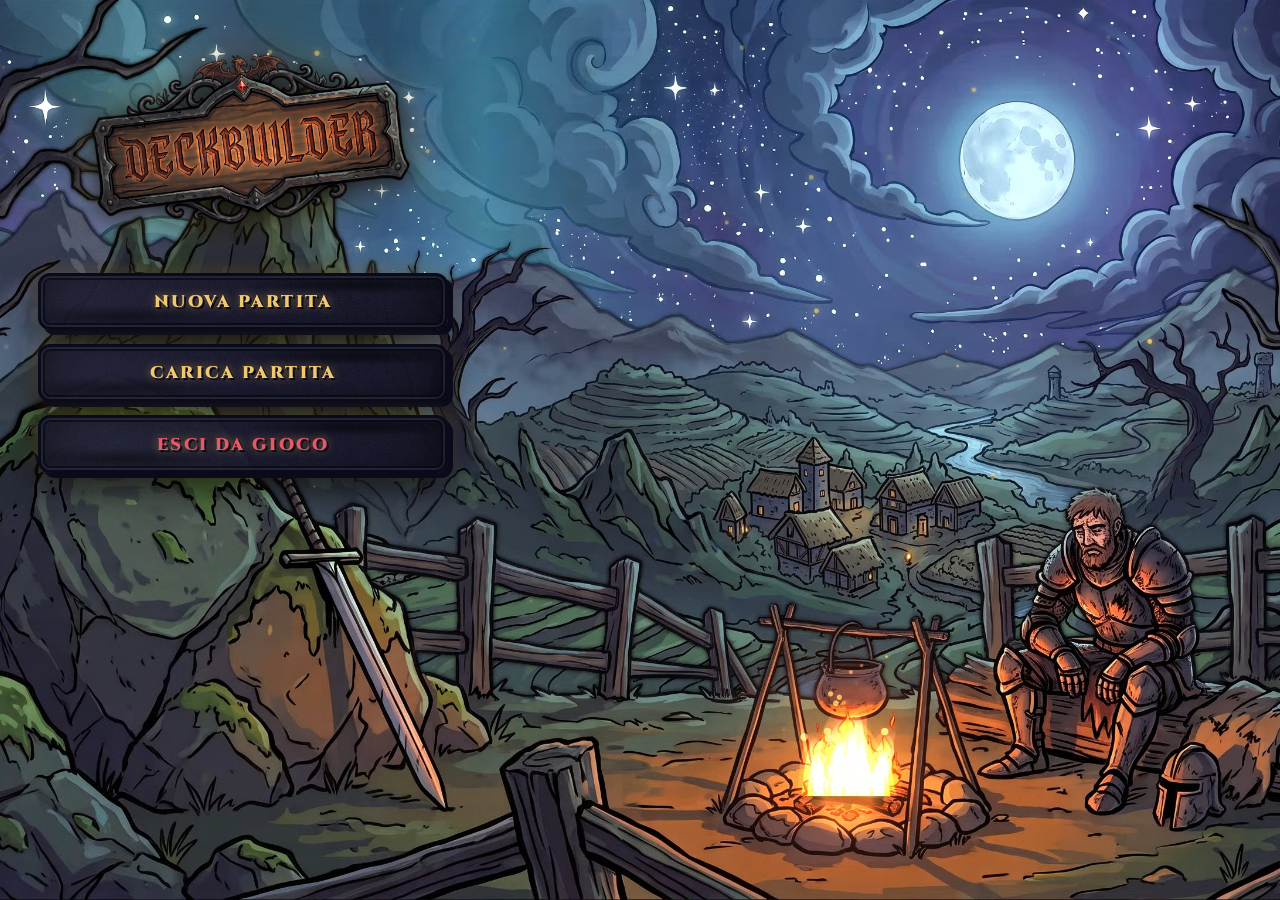
==== commit 456a8e18: "update" ====
--- a/index.html
+++ b/index.html
@@ -64,6 +64,7 @@
                 <button class="modal-close-btn" id="close-deck-btn">&times;</button>
             </div>
             <div class="deck-grid" id="deck-grid"></div>
+            <div class="scroll-hint-down" id="deck-scroll-hint">▼</div>
         </div>
     </div>
 
@@ -103,5 +104,27 @@
     <script src="js/engine.js"></script>
     <script src="js/menu.js"></script>
     <script src="js/main.js"></script>
+<script>
+// SCROLL_HINT_SCRIPT_START
+(function() {
+    function setup() {
+        const grid = document.getElementById('deck-grid');
+        const hint = document.getElementById('deck-scroll-hint');
+        if (!grid || !hint) return;
+        const update = () => {
+            const canScroll = grid.scrollHeight > grid.clientHeight + 4;
+            const atBottom = grid.scrollTop + grid.clientHeight >= grid.scrollHeight - 4;
+            hint.classList.toggle('visible', canScroll && !atBottom);
+        };
+        grid.addEventListener('scroll', update);
+        new MutationObserver(update).observe(grid, { childList: true, subtree: true });
+        grid._updateScrollHint = update;
+        update();
+    }
+    if (document.readyState === 'loading') document.addEventListener('DOMContentLoaded', setup);
+    else setup();
+})();
+// SCROLL_HINT_SCRIPT_END
+</script>
 </body>
 </html>
--- a/css/style.css
+++ b/css/style.css
@@ -1405,26 +1405,6 @@
 }
 
 
-/* ==+ RESPONSIVE_HIGH_RES_START +== */
-/* Riferimento: 2K = zoom 1x. Tutto scala in proporzione. */
-@media (max-width: 1919px) {
-    /* 720p: 0.5x */
-    body { zoom: 0.5; }
-}
-@media (min-width: 1920px) and (max-width: 2559px) {
-    /* 1080p: 0.75x */
-    body { zoom: 0.75; }
-}
-/* 2K (2560-3839): zoom 1x (default, nessuna regola) */
-@media (min-width: 3840px) and (max-width: 7679px) {
-    /* 4K: 1.5x */
-    body { zoom: 1.5; }
-}
-@media (min-width: 7680px) {
-    /* 8K: 3x */
-    body { zoom: 3; }
-}
-/* ==+ RESPONSIVE_HIGH_RES_END +== */
 
 
 /* ==+ MENU_TARGHETTA_START +== */
@@ -1445,3 +1425,110 @@
     to { opacity: 1; transform: translateY(0); }
 }
 /* ==+ MENU_TARGHETTA_END +== */
+
+/* ==+ RESPONSIVE_HIGH_RES_START +== */
+/* Strategia: il design e' calibrato per ~2K (2560px).
+   Su risoluzioni PIU' BASSE non scaliamo (i px CSS restano leggibili).
+   Su risoluzioni PIU' ALTE scaliamo con zoom per mantenere le proporzioni. */
+@media (min-width: 3840px) and (max-width: 7679px) {
+    /* 4K: 1.5x */
+    body { zoom: 1.5; }
+}
+@media (min-width: 7680px) {
+    /* 8K: 3x */
+    body { zoom: 3; }
+}
+/* ==+ RESPONSIVE_HIGH_RES_END +== */
+
+
+/* ==+ SCREEN_LOWRES_START +== */
+/* Regolazioni per schermi <= 2400px (1080p e inferiori).
+   Il 2K (2560px) non e' toccato. Obiettivo: proporzioni visive
+   simili a quelle del 2K, cosi' il 1080p e' godibile. */
+@media (max-width: 2400px) {
+    /* --- MENU --- */
+    .menu-panel {
+        width: min(480px, 32vw);
+        max-width: 500px;
+        top: 2vh;
+    }
+    .menu-targhetta {
+        max-height: none;
+        width: 100%;
+        object-fit: initial;
+    }
+    .menu-btn {
+        font-size: clamp(12px, 1.5vw, 17px);
+        padding: clamp(12px, 1.6vh, 16px) clamp(16px, 2vw, 24px);
+        letter-spacing: 2.5px;
+    }
+
+    /* --- CARTE IN MANO: proporzionalmente piu' piccole --- */
+    .card {
+        width: clamp(96px, 15vw, 172px);
+        height: clamp(138px, 21.6vw, 249px);
+        padding: clamp(6px, 1.6vw, 11px);
+    }
+    .card-title { font-size: clamp(11px, 2.4vw, 14px); }
+    .card-art { height: clamp(42px, 10vw, 78px); font-size: clamp(9px, 1.9vw, 13px); }
+    .card-description { font-size: clamp(8px, 1.9vw, 11px); }
+    .card-cost { font-size: clamp(13px, 3vw, 19px); }
+    .hand-container { height: clamp(150px, 28vh, 240px); }
+}
+/* ==+ SCREEN_LOWRES_END +== */
+
+/* ==+ SCREEN_2K_BOOST_START +== */
+/* Ritocco mirato per il 2K (2560-3400px): pannelli HP un po' piu' grandi */
+@media (min-width: 2400px) and (max-width: 3400px) {
+    .player-ui, .monster-ui {
+        width: 275px;
+        padding: 19px;
+    }
+    .entity-name { font-size: 19px; }
+    .health-bar-container { height: 30px; }
+    .health-text { font-size: 13.5px; }
+    .stat-item { font-size: 14px; padding: 5px 12px; }
+    .stats-row { gap: 8px; }
+}
+/* ==+ SCREEN_2K_BOOST_END +== */
+
+/* ==+ A1_PLAYER_SIDE_START +== */
+.player-side {
+    position: absolute;
+    top: clamp(8px, 2.5vh, 20px);
+    left: clamp(6px, 2vw, 20px);
+    display: flex;
+    flex-direction: column;
+    gap: clamp(5px, 1.4vw, 10px);
+    z-index: 10;
+    align-items: flex-start;
+}
+.player-ui {
+    position: relative !important;
+    top: auto !important;
+    left: auto !important;
+}
+/* ==+ A1_PLAYER_SIDE_END +== */
+
+/* ==+ B_SCROLL_HINT_START +== */
+.deck-grid, .stats-summary { scrollbar-width: none; -ms-overflow-style: none; }
+.deck-grid::-webkit-scrollbar, .stats-summary::-webkit-scrollbar { display: none; }
+.scroll-hint-down {
+    position: absolute;
+    bottom: 18px;
+    left: 50%;
+    font-size: 22px;
+    color: #f0c870;
+    text-shadow: 0 0 10px rgba(216,168,64,0.8), 2px 2px 0 #0a0a1a;
+    pointer-events: none;
+    opacity: 0;
+    transition: opacity 0.3s ease;
+    z-index: 30;
+    animation: scroll-hint-bounce 1.5s ease-in-out infinite;
+}
+.scroll-hint-down.visible { opacity: 1; }
+@keyframes scroll-hint-bounce {
+    0%, 100% { transform: translateX(-50%) translateY(0); }
+    50%      { transform: translateX(-50%) translateY(6px); }
+}
+/* ==+ B_SCROLL_HINT_END +== */
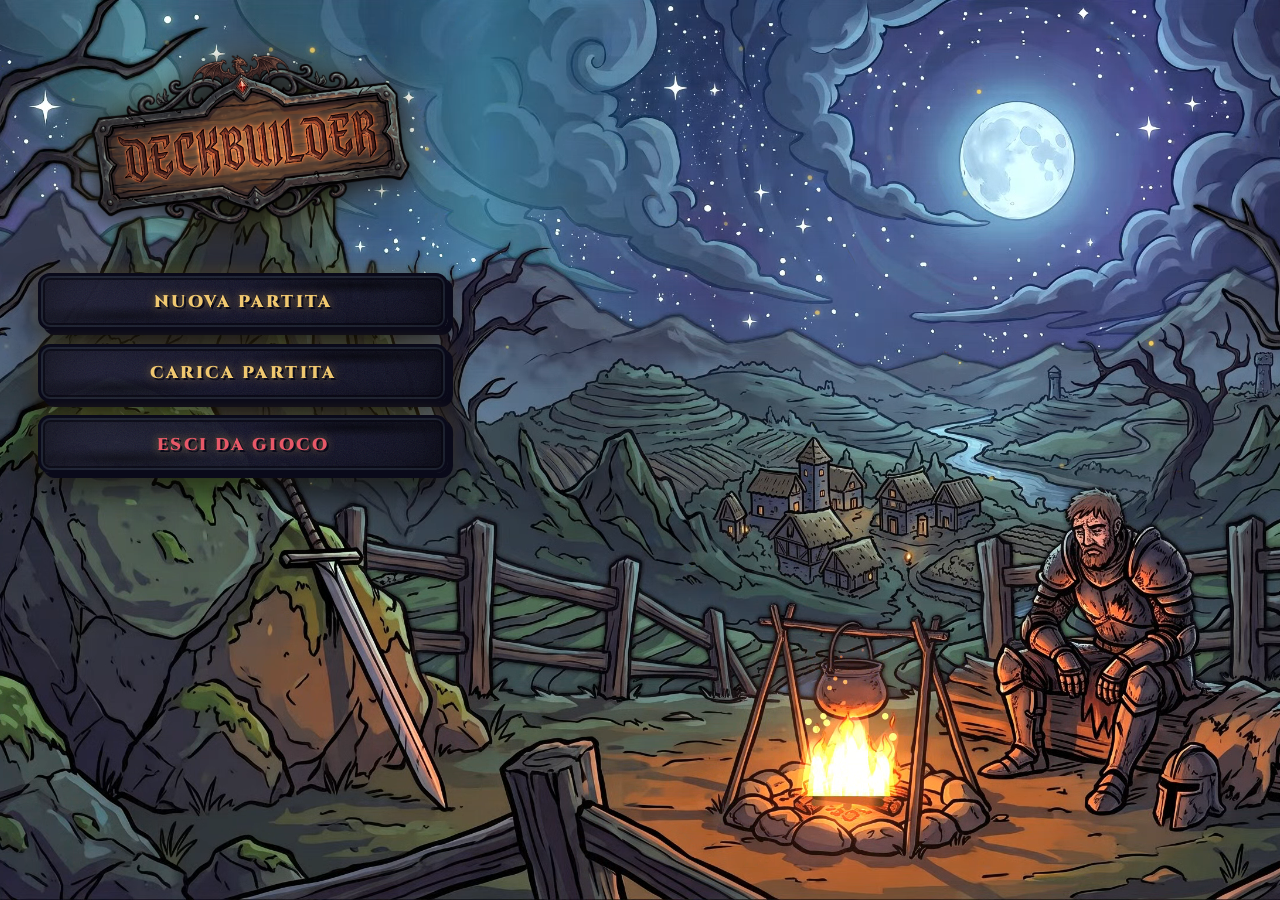
==== commit 7aa37272: "Aggiunta mappa V1" ====
--- a/index.html
+++ b/index.html
@@ -8,8 +8,10 @@
     <link rel="preconnect" href="https://fonts.gstatic.com" crossorigin>
     <link href="https://fonts.googleapis.com/css2?family=Montserrat:wght@500;600;700;800&family=IM+Fell+English:ital@0;1&family=IM+Fell+English+SC&family=Kalam:wght@400;700&family=Cinzel:wght@600;900&display=swap" rel="stylesheet">
     <link rel="stylesheet" href="css/style.css">
+    <link rel="stylesheet" href="css/map.css">
 </head>
 <body>
+    <div id="scene-transition"></div>
     <div class="game-table" id="game-table">
 
         <div class="player-side">
@@ -103,6 +105,7 @@
     <script src="js/effects.js"></script>
     <script src="js/engine.js"></script>
     <script src="js/menu.js"></script>
+    <script src="js/map.js"></script>
     <script src="js/main.js"></script>
 <script>
 // SCROLL_HINT_SCRIPT_START
@@ -126,5 +129,35 @@
 })();
 // SCROLL_HINT_SCRIPT_END
 </script>
+      </div>
+      </div>
+      </div>
+    </div>
+
+
+    <div id="scene-transition"></div>
+
+    <!-- ============ MAP OVERLAY ============ -->
+    <div class="map-overlay" id="map-overlay">
+      <div id="map-stage">
+        <svg id="map-svg"></svg>
+        <div id="map-nodes"></div>
+      </div>
+      <div class="map-hud">
+        <div class="map-title">Mappa</div>
+      </div>
+      <div class="map-stats" id="map-stats"></div>
+      <button class="map-close-btn" id="map-close-btn" title="Chiudi mappa">✕</button>
+      <div class="map-popup" id="map-popup">
+        <div class="popup-icon" id="map-popup-icon">📜</div>
+        <div class="popup-title" id="map-popup-title">Titolo</div>
+        <div class="popup-text" id="map-popup-text">Testo</div>
+        <button class="popup-btn" id="map-popup-btn">Continua</button>
+      </div>
+    </div>
+
+    <!-- ============ SCENE TRANSITION ============ -->
+    <div id="scene-transition"></div>
+
 </body>
 </html>
--- a/css/style.css
+++ b/css/style.css
@@ -1532,3 +1532,20 @@
     50%      { transform: translateX(-50%) translateY(6px); }
 }
 /* ==+ B_SCROLL_HINT_END +== */
+
+/* ==+ BOTTONE_MAPPA_ZIDX +== */
+#open-map-btn{
+  position:relative;
+  z-index:120;
+}
+/* Assicura che i bottoni top-center siano sopra la mappa in view-only */
+.top-center-ui{
+  z-index:1000 !important;
+}
+/* ==+ BOTTONE_MAPPA_ZIDX_END +== */
+
+/* ==+ DROP_MODAL_ZIDX +== */
+.battle-drop-modal{ z-index: 9500 !important; }
+.map-overlay{ z-index: 800; }
+#scene-transition{ z-index: 9999; }
+/* ==+ DROP_MODAL_ZIDX_END +== */
--- a/css/map.css
+++ b/css/map.css
@@ -0,0 +1,489 @@
+/* ============================================================
+   MAPPA — overlay full-screen (riscritto da zero)
+   ============================================================ */
+
+/* ---------- OVERLAY BASE ---------- */
+.map-overlay{
+  position: fixed;
+  inset: 0;
+  z-index: 800;
+  opacity: 0;
+  pointer-events: none;
+  overflow: hidden;
+  transition: opacity 1.1s cubic-bezier(.4, 0, .2, 1);
+  background: radial-gradient(circle at 50% 40%, #1e2040 0%, #12132a 40%, #0a0a1a 70%, #05050f 100%);
+}
+.map-overlay.active{
+  opacity: 1;
+  pointer-events: auto;
+}
+.map-overlay.no-transition{
+  transition: none !important;
+}
+.map-overlay::before{
+  content: '';
+  position: absolute;
+  inset: 0;
+  background: transparent;
+  pointer-events: none;
+}
+
+/* ---------- MAP STAGE ---------- */
+#map-stage{
+  position: absolute;
+  top: 0;
+  bottom: 0;
+  left: 50%;
+  transform: translateX(-50%);
+  width: min(1000px, 92vw);
+  z-index: 2;
+}
+#map-svg{ position: absolute; inset: 0; width: 100%; height: 100%; pointer-events: none; z-index: 1; }
+#map-nodes{ position: absolute; inset: 0; z-index: 2; }
+
+/* ---------- NODI ---------- */
+.node{
+  position: absolute;
+  width: 68px; height: 68px;
+  margin-left: -34px; margin-top: -34px;
+  border-radius: 10px;
+  background: linear-gradient(145deg, rgba(26,26,58,0.85), rgba(15,15,40,0.95));
+  border: 2px solid var(--ink);
+  box-shadow:
+    2px 2px 0 var(--ink),
+    inset 0 2px 5px rgba(0,0,0,0.9),
+    inset 0 0 15px rgba(0,0,0,0.7);
+  display: flex; align-items: center; justify-content: center;
+  cursor: default;
+  transition: box-shadow .25s ease, opacity .25s ease, border-color .25s ease, background .25s ease;
+  z-index: 5;
+  color: var(--moon-bright);
+}
+.node[data-type="battle"]    { --accent: #e85868; --accent-rgb: 232,88,104;  }
+.node[data-type="campfire"]  { --accent: #5db9ff; --accent-rgb: 93,185,255;  }
+.node[data-type="statue"]    { --accent: #5db9ff; --accent-rgb: 93,185,255;  }
+.node[data-type="shop"]      { --accent: #ff9a2e; --accent-rgb: 255,154,46;  }
+.node[data-type="unifier"]   { --accent: #ff9a2e; --accent-rgb: 255,154,46;  }
+.node[data-type="bossFinal"] { --accent: #f0c870; --accent-rgb: 240,200,112; }
+
+.node .icon{
+  font-size: 34px; line-height: 1; position: relative; z-index: 3;
+  display: flex; align-items: center; justify-content: center;
+  filter:
+    grayscale(1) brightness(0.15) contrast(1.7)
+    sepia(0.5) hue-rotate(180deg) saturate(0.4)
+    drop-shadow(0 0 2px rgba(90, 122, 154, 0.35))
+    drop-shadow(0 0 5px rgba(90, 122, 154, 0.15));
+  opacity: .75;
+  transition: filter .4s ease, transform .3s ease, opacity .4s ease;
+  transform: scale(1);
+}
+
+.node .badge{
+  position: absolute; bottom: -34px; left: 50%;
+  transform: translateX(-50%) translateY(-4px);
+  font-family: 'Montserrat', 'Segoe UI', sans-serif;
+  font-size: 10px; font-weight: 800; letter-spacing: 1px; text-transform: uppercase;
+  color: var(--moon-bright);
+  background: linear-gradient(145deg, #1a1a3a, #0a0a1a);
+  padding: 5px 12px; border-radius: 8px; border: 2px solid var(--ink);
+  box-shadow: 2px 2px 0 var(--ink), 0 8px 16px rgba(0,0,0,.75);
+  white-space: nowrap; pointer-events: none; opacity: 0;
+  transition: opacity .2s ease, transform .2s ease;
+  text-shadow: 1px 1px 0 var(--ink);
+  z-index: 30;
+}
+.node:hover .badge{ opacity: 1; transform: translateX(-50%) translateY(0); }
+
+.node .halo-outer{
+  position: absolute;
+  inset: -16px;
+  border-radius: 20px;
+  border: 1.5px solid rgba(var(--accent-rgb), .4);
+  box-shadow: 0 0 10px 1px rgba(var(--accent-rgb), .25);
+  pointer-events: none;
+  opacity: 0;
+  z-index: 1;
+  transition: opacity .4s ease;
+}
+
+.node.boss-final{
+  width: 110px; height: 110px;
+  margin-left: -55px; margin-top: -55px;
+  border-color: var(--blood-light);
+  border-width: 3px;
+  border-radius: 14px;
+  background:
+    radial-gradient(ellipse 60% 40% at 50% 50%, rgba(200,48,72,0.20), transparent 70%),
+    linear-gradient(145deg, rgba(58,26,30,0.9), rgba(20,8,10,0.95));
+  box-shadow:
+    3px 3px 0 var(--ink),
+    inset 0 2px 6px rgba(0,0,0,0.7),
+    inset 0 0 20px rgba(200,48,72,.2);
+  z-index: 12;
+}
+.node.boss-final .icon{ font-size: 60px; }
+.node.boss-final .halo-outer{ border-radius: 24px; inset: -18px; }
+
+.node.start{ border-color: var(--mana); }
+
+/* ---------- KEYFRAMES ---------- */
+@keyframes node-breathe{
+  0%,100%{ transform: scale(1); }
+  50%    { transform: scale(1.06); }
+}
+@keyframes halo-inner-pulse{
+  0%,100%{ opacity: .7; transform: scale(1);    }
+  50%    { opacity: 1;  transform: scale(1.05); }
+}
+@keyframes halo-outer-pulse{
+  0%,100%{ opacity: .4;  transform: scale(1);    }
+  50%    { opacity: .95; transform: scale(1.1); }
+}
+@keyframes dots-shift{ to { stroke-dashoffset: -15; } }
+
+/* ---------- AVAILABLE ---------- */
+.node.available{
+  border-color: var(--accent, var(--magenta-light));
+  background:
+    radial-gradient(ellipse 60% 40% at 50% 50%, rgba(var(--accent-rgb), 0.18), transparent 70%),
+    linear-gradient(145deg, rgba(42,42,74,0.9), rgba(15,15,40,0.95));
+  box-shadow:
+    2px 2px 0 var(--ink),
+    inset 0 2px 5px rgba(0,0,0,0.7),
+    0 0 16px 3px rgba(var(--accent-rgb), .75),
+    0 0 32px 10px rgba(var(--accent-rgb), .35);
+  cursor: pointer;
+  animation: node-breathe 2.2s ease-in-out infinite;
+}
+.node.available .icon{
+  filter: drop-shadow(2px 2px 0 var(--ink)) drop-shadow(0 0 10px rgba(var(--accent-rgb), .9));
+  opacity: 1; transform: scale(1.05);
+}
+.node.available:hover{
+  box-shadow:
+    3px 3px 0 var(--ink),
+    inset 0 2px 5px rgba(0,0,0,0.7),
+    0 0 24px 6px rgba(var(--accent-rgb), 1),
+    0 0 48px 16px rgba(var(--accent-rgb), .55);
+  z-index: 30;
+}
+.node.available:hover .icon{
+  filter: drop-shadow(2px 2px 0 var(--ink)) drop-shadow(0 0 14px rgba(var(--accent-rgb), 1));
+  transform: scale(1.18);
+}
+
+/* ---------- CURRENT ---------- */
+.node.current{
+  border-color: var(--accent, var(--magenta-light));
+  background:
+    radial-gradient(ellipse 60% 40% at 50% 50%, rgba(var(--accent-rgb), 0.25), transparent 70%),
+    linear-gradient(145deg, rgba(42,42,74,0.9), rgba(15,15,40,0.95));
+  box-shadow:
+    2px 2px 0 var(--ink),
+    inset 0 2px 5px rgba(0,0,0,0.7),
+    0 0 22px 4px rgba(var(--accent-rgb), .85),
+    0 0 44px 12px rgba(var(--accent-rgb), .4);
+  z-index: 15;
+  animation: node-breathe 2.2s ease-in-out infinite;
+}
+.node.current::before{
+  content: '';
+  position: absolute;
+  inset: -6px;
+  border-radius: 14px;
+  border: 2px solid var(--accent);
+  box-shadow:
+    0 0 14px 3px rgba(var(--accent-rgb), .7),
+    inset 0 0 8px rgba(var(--accent-rgb), .35);
+  pointer-events: none;
+  z-index: 0;
+  animation: halo-inner-pulse 2.2s ease-in-out infinite;
+}
+.node.current .halo-outer{
+  opacity: 1;
+  animation: halo-outer-pulse 2.2s ease-in-out infinite;
+}
+.node.current .icon{
+  filter: drop-shadow(2px 2px 0 var(--ink)) drop-shadow(0 0 14px rgba(var(--accent-rgb), 1));
+  opacity: 1; transform: scale(1.1);
+}
+
+/* ---------- VISITED ---------- */
+.node.visited{
+  border-color: var(--accent, var(--magenta-light));
+  background:
+    radial-gradient(ellipse 60% 40% at 50% 50%, rgba(var(--accent-rgb), 0.14), transparent 70%),
+    linear-gradient(145deg, rgba(42,42,74,0.9), rgba(15,15,40,0.95));
+  box-shadow:
+    2px 2px 0 var(--ink),
+    inset 0 2px 5px rgba(0,0,0,0.7),
+    0 0 12px 2px rgba(var(--accent-rgb), .5);
+}
+.node.visited .icon{
+  filter: drop-shadow(2px 2px 0 var(--ink)) drop-shadow(0 0 8px rgba(var(--accent-rgb), .75));
+  opacity: .95;
+  transform: scale(1);
+}
+
+/* ---------- BOSS FINALE STATI ---------- */
+.node.boss-final.visited{
+  border-color: var(--blood-light);
+  box-shadow: 3px 3px 0 var(--ink), inset 0 2px 6px rgba(0,0,0,.7), 0 0 20px 4px rgba(232,88,104,.7);
+}
+.node.boss-final.visited .icon{
+  filter: drop-shadow(2px 2px 0 var(--ink)) drop-shadow(0 0 12px rgba(232,88,104,.9));
+  opacity: 1;
+}
+.node.boss-final.available{
+  border-color: var(--blood-light);
+  box-shadow: 3px 3px 0 var(--ink), inset 0 2px 6px rgba(0,0,0,.7), 0 0 30px 8px rgba(232,88,104,.95), 0 0 60px 22px rgba(200,48,72,.5);
+}
+.node.boss-final.available .icon{
+  filter: drop-shadow(2px 2px 0 var(--ink)) drop-shadow(0 0 18px rgba(232,88,104,1)) drop-shadow(0 0 32px rgba(200,48,72,.8));
+  opacity: 1; transform: scale(1.05);
+}
+.node.boss-final.current{
+  border-color: var(--blood-light);
+  box-shadow: 3px 3px 0 var(--ink), inset 0 2px 6px rgba(0,0,0,.7), 0 0 40px 14px rgba(232,88,104,1), 0 0 84px 32px rgba(200,48,72,.6);
+  animation: node-breathe 2.2s ease-in-out infinite;
+}
+.node.boss-final.current::before{
+  inset: -8px; border-radius: 18px; border-color: var(--blood-light);
+  box-shadow: 0 0 18px 4px rgba(232,88,104,.75), inset 0 0 10px rgba(232,88,104,.35);
+}
+.node.boss-final.current .icon{
+  filter: drop-shadow(2px 2px 0 var(--ink)) drop-shadow(0 0 22px rgba(255,120,120,1)) drop-shadow(0 0 44px rgba(200,48,72,.9));
+  opacity: 1; transform: scale(1.08);
+}
+
+/* ---------- EDGES ---------- */
+.edge-outline{
+  fill: none; stroke: #000; stroke-width: 5; stroke-linecap: round;
+  opacity: .65; transition: opacity .3s ease;
+}
+.edge-core{
+  fill: none; stroke: rgba(168,200,232,.5); stroke-width: 2.5;
+  stroke-dasharray: 4 8; stroke-linecap: round;
+  transition: stroke .35s ease, stroke-width .35s ease, opacity .35s ease;
+}
+.edge-group.active .edge-outline{ opacity: .85; stroke: #2a1000; }
+.edge-group.active .edge-core{
+  stroke: var(--gold-light); stroke-width: 3; stroke-dasharray: 6 9;
+  filter: drop-shadow(0 0 5px rgba(240,200,112,.9));
+  animation: dots-shift .9s linear infinite;
+}
+.edge-group.visited .edge-outline{ opacity: .5; }
+.edge-group.visited .edge-core{
+  stroke: rgba(200,224,240,.75); stroke-width: 2.5;
+  stroke-dasharray: none; opacity: .9;
+}
+
+/* ---------- HUD MAPPA ---------- */
+.map-hud{
+  position: absolute;
+  top: 20px; left: 20px;
+  z-index: 100;
+  display: flex; flex-direction: column; gap: 8px;
+  align-items: flex-start;
+}
+.map-title{
+  font-family: 'Cinzel', serif; font-size: 13px; font-weight: 900;
+  letter-spacing: 4px; text-transform: uppercase;
+  color: var(--gold-light);
+  text-shadow: 3px 3px 0 var(--ink), 1px 1px 0 var(--ink), 0 0 14px rgba(216,168,64,.7);
+  padding: 10px 18px; border: 3px solid var(--ink); border-radius: 12px;
+  background: linear-gradient(145deg, rgba(26,26,58,.95), rgba(10,10,26,.97));
+  box-shadow: 4px 4px 0 var(--ink), 0 10px 22px rgba(0,0,0,.65);
+}
+.map-stats{
+  position: absolute;
+  bottom: 20px; left: 20px;
+  font-family: 'Cinzel', serif; font-size: 11px; font-weight: 900; letter-spacing: 1px;
+  padding: 9px 14px; border-radius: 8px; border: 3px solid var(--ink);
+  background: linear-gradient(145deg, rgba(26,26,58,.95), rgba(10,10,26,.97));
+  box-shadow: 4px 4px 0 var(--ink), 0 8px 16px rgba(0,0,0,.6);
+  color: var(--moon-bright); text-shadow: 2px 2px 0 var(--ink);
+  z-index: 100;
+}
+.map-stats span{ color: var(--gold-light); }
+
+/* ---------- BOTTONE CHIUSURA (view-only) ---------- */
+.map-close-btn{
+  position: absolute;
+  top: 20px;
+  right: 20px;
+  width: 48px;
+  height: 48px;
+  border-radius: 12px;
+  border: 3px solid var(--ink);
+  background:
+    radial-gradient(ellipse 40% 25% at 78% 18%, rgba(0,0,0,.5), transparent 70%),
+    linear-gradient(135deg, rgba(42,42,74,.95) 0%, rgba(26,26,58,.96) 50%, rgba(15,15,40,.97) 100%);
+  color: var(--moon-bright);
+  font-family: 'Cinzel', serif;
+  font-size: 20px;
+  font-weight: 900;
+  cursor: pointer;
+  box-shadow:
+    4px 4px 0 var(--ink),
+    0 10px 20px rgba(0,0,0,.55),
+    inset 0 0 0 2px rgba(168,213,240,.12),
+    inset 0 0 0 4px rgba(5,5,15,.6);
+  text-shadow: 2px 2px 0 var(--ink);
+  transition: transform .2s ease, box-shadow .2s ease, color .2s ease;
+  z-index: 250;
+  display: none;
+  align-items: center;
+  justify-content: center;
+  padding: 0;
+}
+.map-overlay.view-only .map-close-btn{ display: flex; }
+.map-close-btn:hover{
+  transform: translateY(-3px) scale(1.05);
+  color: #fff;
+  box-shadow:
+    5px 5px 0 var(--ink),
+    0 15px 28px rgba(0,0,0,.65),
+    0 0 22px rgba(232,88,104,.6),
+    inset 0 0 0 2px rgba(168,213,240,.2),
+    inset 0 0 0 4px rgba(5,5,15,.6);
+}
+.map-close-btn:active{
+  transform: translateY(1px) scale(.98);
+  box-shadow: 2px 2px 0 var(--ink), inset 0 2px 4px rgba(0,0,0,.5);
+}
+
+/* View-only: nodi non cliccabili */
+.map-overlay.view-only .node{
+  pointer-events: none !important;
+  cursor: default !important;
+}
+.map-overlay.view-only .map-title::after{
+  content: ' · sola visualizzazione';
+  font-size: 10px;
+  letter-spacing: 2px;
+  color: var(--moon-shadow);
+  opacity: .8;
+  margin-left: 4px;
+}
+
+/* ---------- POPUP ---------- */
+.map-popup{
+  position: absolute;
+  top: 50%; left: 50%;
+  transform: translate(-50%, -50%) scale(.9);
+  z-index: 200;
+  min-width: 320px; max-width: min(560px, 90vw);
+  padding: 24px 28px;
+  border-radius: 16px;
+  border: 3px solid var(--ink);
+  background:
+    radial-gradient(ellipse 60% 40% at 50% 0%, rgba(122,216,255,.08), transparent 65%),
+    linear-gradient(145deg, #2a2a4a 0%, #1a1a3a 45%, #0f0f28 100%);
+  box-shadow:
+    6px 6px 0 var(--ink),
+    0 25px 50px rgba(0,0,0,.85),
+    0 0 40px rgba(168,213,240,.15),
+    inset 0 0 0 2px rgba(168,213,240,.12);
+  display: flex; flex-direction: column; gap: 14px;
+  align-items: center;
+  opacity: 0; pointer-events: none;
+  transition: opacity .3s ease, transform .3s cubic-bezier(.25,1,.5,1);
+}
+.map-popup.active{
+  opacity: 1; pointer-events: auto;
+  transform: translate(-50%, -50%) scale(1);
+}
+.map-popup .popup-icon{
+  font-size: 60px; line-height: 1;
+  filter: drop-shadow(0 0 15px rgba(216,168,64,.5));
+}
+.map-popup .popup-title{
+  font-family: 'Cinzel', serif;
+  font-size: 20px; font-weight: 900;
+  letter-spacing: 3px; text-transform: uppercase;
+  color: var(--gold-light);
+  text-shadow: 3px 3px 0 var(--ink), 0 0 14px rgba(216,168,64,.6);
+  text-align: center;
+}
+.map-popup .popup-text{
+  font-family: 'Kalam', cursive;
+  font-size: 15px; line-height: 1.5;
+  color: var(--moon-bright);
+  text-align: center;
+  text-shadow: 1px 1px 0 var(--ink);
+}
+.map-popup .popup-text b{ color: var(--gold-light); }
+.map-popup .popup-btn{
+  font-family: 'Cinzel', serif;
+  font-size: 13px; font-weight: 900;
+  letter-spacing: 3px; text-transform: uppercase;
+  padding: 12px 28px; border-radius: 10px;
+  border: 3px solid var(--ink); cursor: pointer;
+  color: var(--gold-light);
+  background:
+    radial-gradient(ellipse 60% 40% at 50% 50%, rgba(216,168,64,.15), transparent 70%),
+    linear-gradient(135deg, rgba(42,42,74,.95), rgba(26,26,58,.95));
+  box-shadow: 4px 4px 0 var(--ink), 0 10px 22px rgba(0,0,0,.7), 0 0 20px rgba(216,168,64,.4);
+  text-shadow: 2px 2px 0 var(--ink), 0 0 10px rgba(216,168,64,.6);
+  transition: transform .2s ease, box-shadow .2s ease, color .2s ease;
+  margin-top: 6px;
+}
+.map-popup .popup-btn:hover{
+  transform: translateY(-2px) scale(1.04); color: #fff;
+  box-shadow: 5px 5px 0 var(--ink), 0 15px 28px rgba(0,0,0,.8), 0 0 30px rgba(216,168,64,.7);
+}
+
+/* ---------- TRANSIZIONE SCENA ---------- */
+#scene-transition{
+  position: fixed;
+  inset: 0;
+  z-index: 9999;
+  background: #05050f;
+  opacity: 0;
+  pointer-events: none;
+  transition: opacity .85s cubic-bezier(.4, 0, .2, 1);
+}
+#scene-transition.active{
+  opacity: 1;
+  pointer-events: auto;
+}
+
+/* ==+ SAFETY_HIDE_GAME_START +== */
+/* Nasconde il gioco quando body ha classe map-open */
+body.map-open #game-table,
+body.map-open .game-table,
+body.map-open .top-center-ui {
+  visibility: hidden !important;
+}
+/* Rende la mappa sempre visibile quando attiva */
+.map-overlay.active {
+  visibility: visible !important;
+  opacity: 1 !important;
+  pointer-events: auto !important;
+}
+/* ==+ SAFETY_HIDE_GAME_END +== */
+
+/* ==+ PART18_MONSTER_UI_START +== */
+/* Quando NON siamo nella mappa, monster-ui deve essere visibile */
+body:not(.map-open) .monster-ui,
+body:not(.map-open) .player-ui,
+body:not(.map-open) .top-center-ui,
+body:not(.map-open) #hand,
+body:not(.map-open) .game-table {
+  visibility: visible !important;
+  opacity: 1 !important;
+}
+body:not(.map-open) .monster-ui {
+  display: flex !important;
+}
+/* Quando siamo nella mappa, nascondi */
+body.map-open .monster-ui,
+body.map-open .player-ui,
+body.map-open .top-center-ui,
+body.map-open #hand,
+body.map-open .game-table {
+  visibility: hidden !important;
+}
+/* ==+ PART18_MONSTER_UI_END +== */
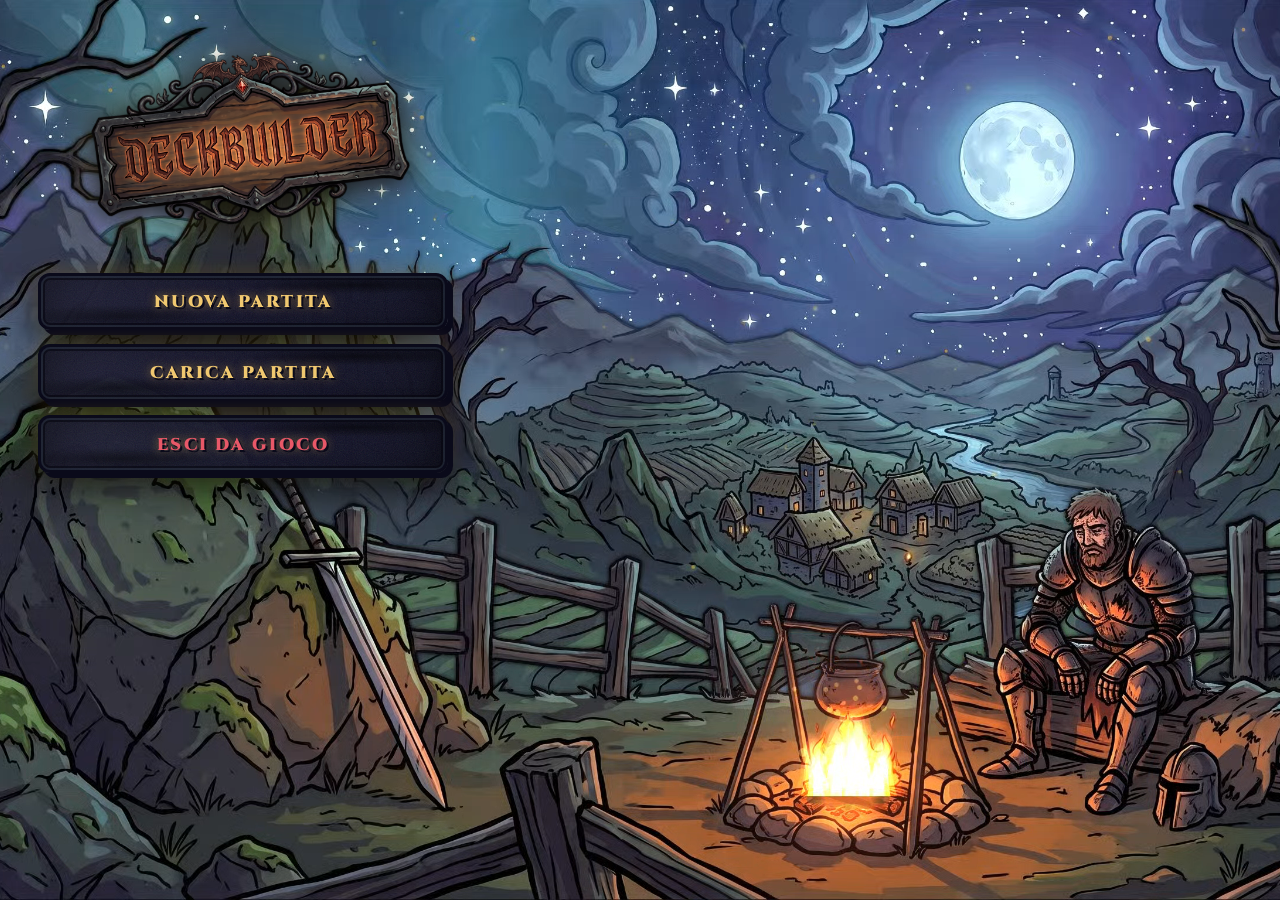
==== commit c2c6dc04: "miglioramento mappa" ====
--- a/index.html
+++ b/index.html
@@ -100,6 +100,7 @@
     <script src="js/loot.js"></script>
     <script src="js/save.js"></script>
     <script src="js/data.js"></script>
+    <script src="js/shop-cards.js"></script>
     <script src="js/fx-utils.js"></script>
     <script src="js/ui.js"></script>
     <script src="js/effects.js"></script>
@@ -139,12 +140,12 @@
 
     <!-- ============ MAP OVERLAY ============ -->
     <div class="map-overlay" id="map-overlay">
+      <video class="map-bg-video" id="map-bg-video" autoplay muted loop playsinline preload="auto">
+        <source src="bg-mappa.webm" type="video/webm">
+      </video>
       <div id="map-stage">
         <svg id="map-svg"></svg>
         <div id="map-nodes"></div>
-      </div>
-      <div class="map-hud">
-        <div class="map-title">Mappa</div>
       </div>
       <div class="map-stats" id="map-stats"></div>
       <button class="map-close-btn" id="map-close-btn" title="Chiudi mappa">✕</button>
--- a/css/style.css
+++ b/css/style.css
@@ -1549,3 +1549,61 @@
 .map-overlay{ z-index: 800; }
 #scene-transition{ z-index: 9999; }
 /* ==+ DROP_MODAL_ZIDX_END +== */
+
+/* ============================================================
+   RARITA CARTE SHOP (Fase 4)
+   Colori: verde / blu / viola / arancione
+   ============================================================ */
+.card.rarity-noncomune {
+    border-color: #6ac86a;
+    box-shadow:
+        5px 5px 0 var(--ink),
+        0 0 20px rgba(106,200,106,.35),
+        inset 0 0 0 2px rgba(106,200,106,.22),
+        inset 0 0 60px rgba(0,0,0,.9);
+}
+.card.rarity-raro {
+    border-color: #5db9ff;
+    box-shadow:
+        5px 5px 0 var(--ink),
+        0 0 22px rgba(93,185,255,.42),
+        inset 0 0 0 2px rgba(93,185,255,.25),
+        inset 0 0 60px rgba(0,0,0,.9);
+}
+.card.rarity-epico {
+    border-color: #d070e0;
+    box-shadow:
+        5px 5px 0 var(--ink),
+        0 0 26px rgba(208,112,224,.5),
+        inset 0 0 0 2px rgba(208,112,224,.3),
+        inset 0 0 60px rgba(0,0,0,.9);
+}
+.card.rarity-leggendario {
+    border-color: #f0a840;
+    box-shadow:
+        5px 5px 0 var(--ink),
+        0 0 26px rgba(240,168,64,.55),
+        inset 0 0 0 2px rgba(240,168,64,.32),
+        inset 0 0 60px rgba(0,0,0,.9);
+    animation: rarity-legendary-pulse 2.8s ease-in-out infinite;
+}
+@keyframes rarity-legendary-pulse {
+    0%,100% {
+        box-shadow:
+            5px 5px 0 var(--ink),
+            0 0 20px rgba(240,168,64,.5),
+            inset 0 0 0 2px rgba(240,168,64,.3),
+            inset 0 0 60px rgba(0,0,0,.9);
+    }
+    50% {
+        box-shadow:
+            5px 5px 0 var(--ink),
+            0 0 40px rgba(240,168,64,.95),
+            inset 0 0 0 2px rgba(240,168,64,.55),
+            inset 0 0 60px rgba(0,0,0,.9);
+    }
+}
+.card.rarity-noncomune   .card-title { color: #c8ffc8; }
+.card.rarity-raro        .card-title { color: #cfe9ff; }
+.card.rarity-epico       .card-title { color: #f2d0ff; }
+.card.rarity-leggendario .card-title { color: #ffe4b0; }
--- a/css/map.css
+++ b/css/map.css
@@ -487,3 +487,216 @@
   visibility: hidden !important;
 }
 /* ==+ PART18_MONSTER_UI_END +== */
+
+/* ============================================================
+   MAP_RESTORE — tutto il tema della mappa in un blocco solo
+   ============================================================ */
+
+/* --- Video sfondo --- */
+.map-overlay .map-bg-video {
+    position: absolute;
+    inset: 0;
+    width: 100%;
+    height: 100%;
+    object-fit: cover;
+    z-index: 0;
+    pointer-events: none;
+    user-select: none;
+}
+.map-overlay { background: transparent !important; }
+.map-overlay::before { display: none !important; }
+
+/* --- Pergamena come background di #map-stage --- */
+#map-stage {
+    background-image: url('../bg-mappa.png') !important;
+    background-size: contain !important;
+    background-position: center !important;
+    background-repeat: no-repeat !important;
+    width: min(1100px, 68vw) !important;
+    height: 92vh !important;
+    top: 50% !important;
+    bottom: auto !important;
+    transform: translate(-50%, -50%) !important;
+}
+
+/* --- Nodi: seppia scuro base --- */
+.node {
+    background: linear-gradient(145deg, #5c3d24 0%, #3d2814 55%, #241608 100%) !important;
+    border: 2px solid #1a0f05 !important;
+    box-shadow:
+        2px 2px 0 #1a0f05,
+        0 6px 14px rgba(0,0,0,0.55),
+        inset 0 2px 5px rgba(0,0,0,0.65),
+        inset 0 0 15px rgba(0,0,0,0.55) !important;
+}
+.node .icon {
+    color: #e8d8b8 !important;
+    filter:
+        drop-shadow(1px 1px 0 rgba(0,0,0,0.9))
+        drop-shadow(0 0 4px rgba(255, 220, 160, 0.25)) !important;
+    opacity: 1 !important;
+}
+
+/* --- Visited: seppia spento --- */
+.node.visited {
+    background: linear-gradient(145deg, #4a3220 0%, #301f0f 55%, #1c1108 100%) !important;
+    box-shadow:
+        2px 2px 0 #1a0f05,
+        0 4px 10px rgba(0,0,0,0.55),
+        inset 0 2px 6px rgba(0,0,0,0.75),
+        inset 0 0 15px rgba(0,0,0,0.7) !important;
+}
+
+/* --- Available: sabbia chiara --- */
+.node.available {
+    background: linear-gradient(145deg, #d8b078 0%, #a07848 55%, #6a4820 100%) !important;
+    border: 2px solid #2a1808 !important;
+    box-shadow:
+        2px 2px 0 #2a1808,
+        0 8px 18px rgba(0,0,0,0.55),
+        0 0 0 1px rgba(255, 230, 180, 0.2),
+        inset 0 3px 5px rgba(255, 245, 215, 0.45),
+        inset 0 -3px 6px rgba(60, 30, 10, 0.55) !important;
+    animation: node-available-pulse 2.4s ease-in-out infinite !important;
+}
+.node.available .icon {
+    color: #2a1808 !important;
+    filter:
+        drop-shadow(1px 1px 0 rgba(255, 240, 200, 0.35))
+        drop-shadow(0 0 1px rgba(0,0,0,0.9)) !important;
+}
+@keyframes node-available-pulse {
+    0%,100% { background: linear-gradient(145deg, #d8b078 0%, #a07848 55%, #6a4820 100%) !important; }
+    50%     { background: linear-gradient(145deg, #e2bd88 0%, #ac8450 55%, #744e24 100%) !important; }
+}
+
+/* --- Current: sabbia luminosa --- */
+.node.current {
+    background: linear-gradient(145deg, #f0d49c 0%, #c09868 55%, #8a6438 100%) !important;
+    border: 3px solid #2a1808 !important;
+    box-shadow:
+        3px 3px 0 #2a1808,
+        0 10px 22px rgba(0,0,0,0.60),
+        0 0 0 1px rgba(255, 240, 200, 0.35),
+        inset 0 3px 6px rgba(255, 250, 230, 0.60),
+        inset 0 -3px 8px rgba(60, 30, 10, 0.60) !important;
+    animation: node-current-pulse 2.4s ease-in-out infinite !important;
+}
+.node.current .icon {
+    color: #2a1808 !important;
+    filter:
+        drop-shadow(1px 1px 0 rgba(255, 240, 200, 0.50))
+        drop-shadow(0 0 2px rgba(0,0,0,1)) !important;
+}
+@keyframes node-current-pulse {
+    0%,100% { background: linear-gradient(145deg, #f0d49c 0%, #c09868 55%, #8a6438 100%) !important; }
+    50%     { background: linear-gradient(145deg, #ffe2ac 0%, #d0a878 55%, #9a7040 100%) !important; }
+}
+
+/* --- Anelli neri available --- */
+.node.available::before {
+    content: '';
+    position: absolute;
+    inset: -8px;
+    border-radius: 14px;
+    border: 3px solid #0a0a0a;
+    box-shadow:
+        0 0 12px 3px rgba(0,0,0,.55),
+        inset 0 0 6px rgba(0,0,0,.45);
+    pointer-events: none;
+    z-index: -1;
+    animation: halo-inner-pulse 2.4s ease-in-out infinite;
+}
+.node.available .halo-outer {
+    opacity: 1;
+    inset: -14px;
+    border-radius: 16px;
+    border: none;
+    box-shadow: 0 0 22px 6px rgba(0,0,0,.35);
+    animation: halo-outer-pulse 2.4s ease-in-out infinite;
+}
+.node.current::before {
+    content: '';
+    position: absolute;
+    inset: -10px;
+    border-radius: 16px;
+    border: 4px solid #0a0a0a;
+    box-shadow:
+        0 0 16px 4px rgba(0,0,0,.65),
+        inset 0 0 8px rgba(0,0,0,.50);
+    pointer-events: none;
+    z-index: -1;
+    animation: halo-inner-pulse 2.4s ease-in-out infinite;
+}
+.node.current .halo-outer {
+    opacity: 1;
+    inset: -18px;
+    border-radius: 20px;
+    border: 2px solid #0a0a0a;
+    box-shadow:
+        0 0 26px 8px rgba(0,0,0,.45),
+        inset 0 0 12px rgba(0,0,0,.30);
+    animation: halo-outer-pulse 2.4s ease-in-out infinite;
+}
+
+/* --- Boss: rosso-seppia --- */
+.node.boss-final {
+    background:
+        radial-gradient(ellipse 60% 40% at 50% 50%, rgba(200,48,72,0.20), transparent 70%),
+        linear-gradient(145deg, #5a2c1c 0%, #3a1810 55%, #1c0a04 100%) !important;
+    border: 2px solid #1a0a06 !important;
+}
+.node.boss-final .icon { color: #ffb8b8 !important; }
+.node.boss-final.visited {
+    background:
+        radial-gradient(ellipse 60% 40% at 50% 50%, rgba(200,48,72,0.12), transparent 70%),
+        linear-gradient(145deg, #4a2218 0%, #2e1410 55%, #180806 100%) !important;
+}
+.node.boss-final.available {
+    background:
+        radial-gradient(ellipse 60% 40% at 50% 50%, rgba(255,140,140,0.40), transparent 70%),
+        linear-gradient(145deg, #d88868 0%, #a05038 55%, #5a2818 100%) !important;
+    border: 3px solid #3a0a08 !important;
+    box-shadow:
+        3px 3px 0 #2a0806,
+        0 10px 22px rgba(0,0,0,0.60),
+        0 0 0 1px rgba(255, 200, 180, 0.30),
+        inset 0 3px 6px rgba(255, 200, 180, 0.45),
+        inset 0 -3px 6px rgba(60, 10, 10, 0.6) !important;
+    animation: node-available-pulse 2.4s ease-in-out infinite !important;
+}
+.node.boss-final.available .icon { color: #2a0806 !important; }
+.node.boss-final.available::before {
+    border-color: #0a0a0a;
+    box-shadow:
+        0 0 12px 3px rgba(0,0,0,.55),
+        inset 0 0 6px rgba(0,0,0,.45);
+}
+.node.boss-final.available .halo-outer {
+    box-shadow: 0 0 22px 6px rgba(0,0,0,.35);
+}
+.node.boss-final.current {
+    background:
+        radial-gradient(ellipse 60% 40% at 50% 50%, rgba(255,160,160,0.55), transparent 70%),
+        linear-gradient(145deg, #f0a080 0%, #b86848 55%, #6a2e1c 100%) !important;
+    border: 4px solid #3a0a08 !important;
+    box-shadow:
+        3px 3px 0 #2a0806,
+        0 12px 26px rgba(0,0,0,0.65),
+        0 0 0 1px rgba(255, 220, 200, 0.40),
+        inset 0 3px 6px rgba(255, 220, 200, 0.55),
+        inset 0 -3px 8px rgba(60, 10, 10, 0.65) !important;
+}
+.node.boss-final.current .icon { color: #2a0806 !important; }
+.node.boss-final.current::before {
+    border-color: #0a0a0a;
+    box-shadow:
+        0 0 16px 4px rgba(0,0,0,.65),
+        inset 0 0 8px rgba(0,0,0,.50);
+}
+.node.boss-final.current .halo-outer {
+    border-color: #0a0a0a;
+    box-shadow:
+        0 0 26px 8px rgba(0,0,0,.45),
+        inset 0 0 12px rgba(0,0,0,.30);
+}
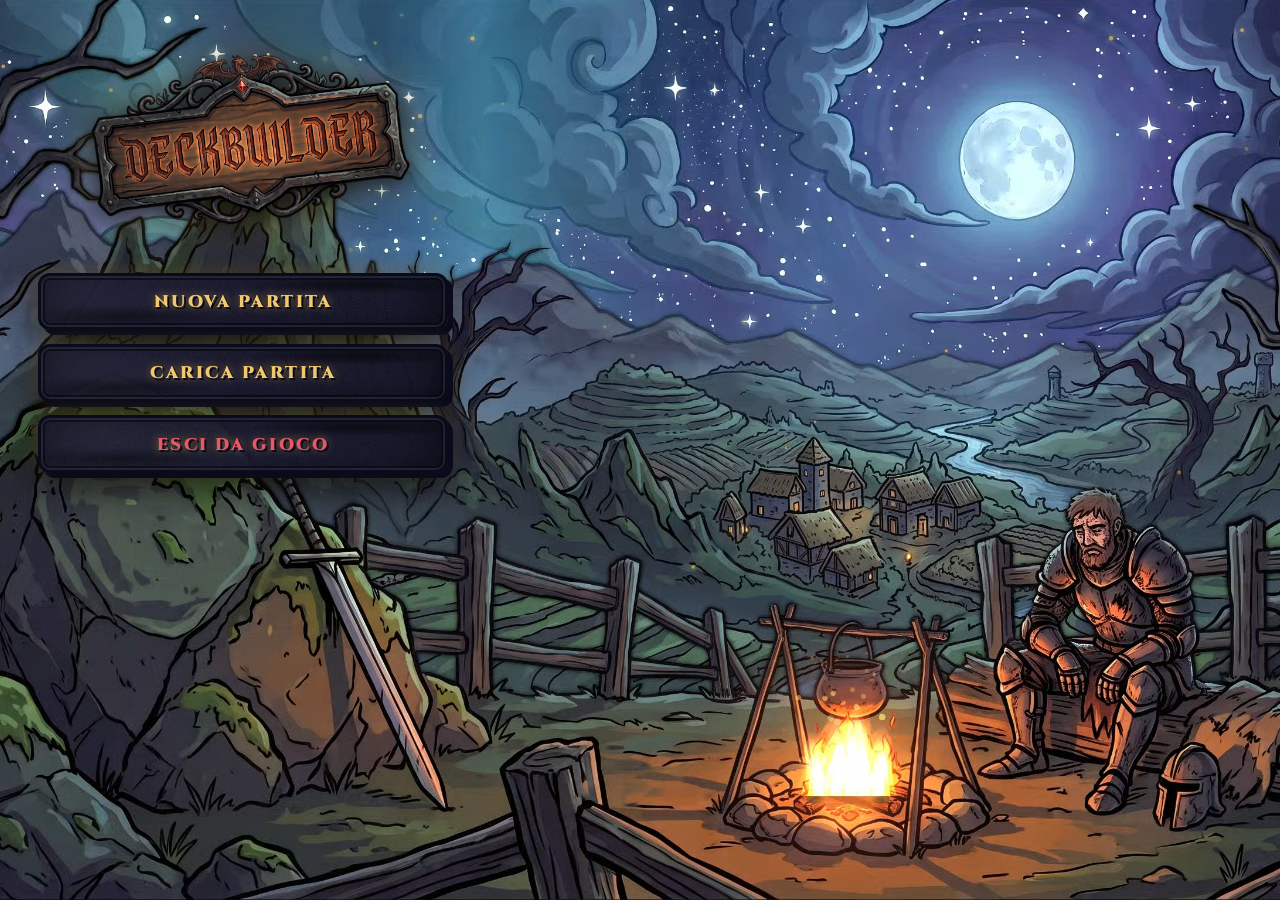
==== commit 9d362e8c: "update map" ====
--- a/index.html
+++ b/index.html
@@ -155,6 +155,7 @@
         <div class="popup-text" id="map-popup-text">Testo</div>
         <button class="popup-btn" id="map-popup-btn">Continua</button>
       </div>
+      <div class="map-tooltip" id="map-tooltip"></div>
     </div>
 
     <!-- ============ SCENE TRANSITION ============ -->
--- a/css/map.css
+++ b/css/map.css
@@ -700,3 +700,107 @@
         0 0 26px 8px rgba(0,0,0,.45),
         inset 0 0 12px rgba(0,0,0,.30);
 }
+
+/* ============================================================
+   MAP_STATS_TOP_CENTER — sposta il Livello in alto al centro
+   Override delle regole originali (posizione bottom-left).
+   ============================================================ */
+.map-stats{
+  position: absolute !important;
+  top: 20px !important;
+  bottom: auto !important;
+  left: 50% !important;
+  right: auto !important;
+  transform: translateX(-50%) !important;
+  font-family: 'Cinzel', serif !important;
+  font-size: 14px !important;
+  font-weight: 900 !important;
+  letter-spacing: 4px !important;
+  text-transform: uppercase !important;
+  padding: 12px 28px !important;
+  border-radius: 12px !important;
+  border: 3px solid var(--ink) !important;
+  background:
+    radial-gradient(ellipse 60% 40% at 50% 0%, rgba(216,168,64,.08), transparent 70%),
+    linear-gradient(145deg, rgba(26,26,58,.96), rgba(10,10,26,.98)) !important;
+  box-shadow:
+    4px 4px 0 var(--ink),
+    0 10px 22px rgba(0,0,0,.65),
+    0 0 20px rgba(216,168,64,.15) !important;
+  color: var(--moon-bright) !important;
+  text-shadow: 2px 2px 0 var(--ink) !important;
+  z-index: 200 !important;
+  white-space: nowrap;
+}
+.map-stats span{
+  color: var(--gold-light) !important;
+  text-shadow:
+    2px 2px 0 var(--ink),
+    0 0 8px rgba(216,168,64,.6) !important;
+}
+.map-overlay.view-only .map-stats::after{
+  content: ' · sola visualizzazione';
+  font-size: 10px;
+  letter-spacing: 2px;
+  color: var(--moon-shadow);
+  opacity: .75;
+  text-transform: lowercase;
+  margin-left: 4px;
+}
+
+/* ============================================================
+   MAP_TOOLTIP — tooltip corposo sui nodi
+   ============================================================ */
+.map-tooltip{
+  position: fixed;
+  left: -9999px;
+  top: 0;
+  transform: translate(-50%, calc(-100% - 20px));
+  z-index: 9000;
+  min-width: 260px;
+  max-width: 340px;
+  padding: 16px 20px;
+  border-radius: 12px;
+  border: 3px solid var(--ink);
+  background:
+    radial-gradient(ellipse 60% 40% at 50% 0%, rgba(216,168,64,.12), transparent 70%),
+    linear-gradient(145deg, rgba(26,26,58,.98), rgba(10,10,26,.99));
+  box-shadow:
+    4px 4px 0 var(--ink),
+    0 18px 34px rgba(0,0,0,.85),
+    0 0 26px rgba(216,168,64,.28),
+    inset 0 0 0 2px rgba(168,213,240,.12);
+  pointer-events: none;
+  opacity: 0;
+  transition: opacity .18s ease;
+  text-align: center;
+}
+.map-tooltip.visible{
+  opacity: 1;
+}
+.map-tooltip .tip-icon{
+  font-size: 38px;
+  line-height: 1;
+  margin-bottom: 10px;
+  filter: drop-shadow(0 0 12px rgba(216,168,64,.55));
+}
+.map-tooltip .tip-label{
+  font-family: 'Cinzel', serif;
+  font-size: 15px;
+  font-weight: 900;
+  letter-spacing: 3px;
+  text-transform: uppercase;
+  color: var(--gold-light);
+  text-shadow:
+    2px 2px 0 var(--ink),
+    0 0 12px rgba(216,168,64,.7);
+  margin-bottom: 10px;
+  line-height: 1.15;
+}
+.map-tooltip .tip-desc{
+  font-family: 'Kalam', cursive;
+  font-size: 12.5px;
+  line-height: 1.5;
+  color: var(--moon-bright);
+  text-shadow: 1px 1px 0 var(--ink);
+}
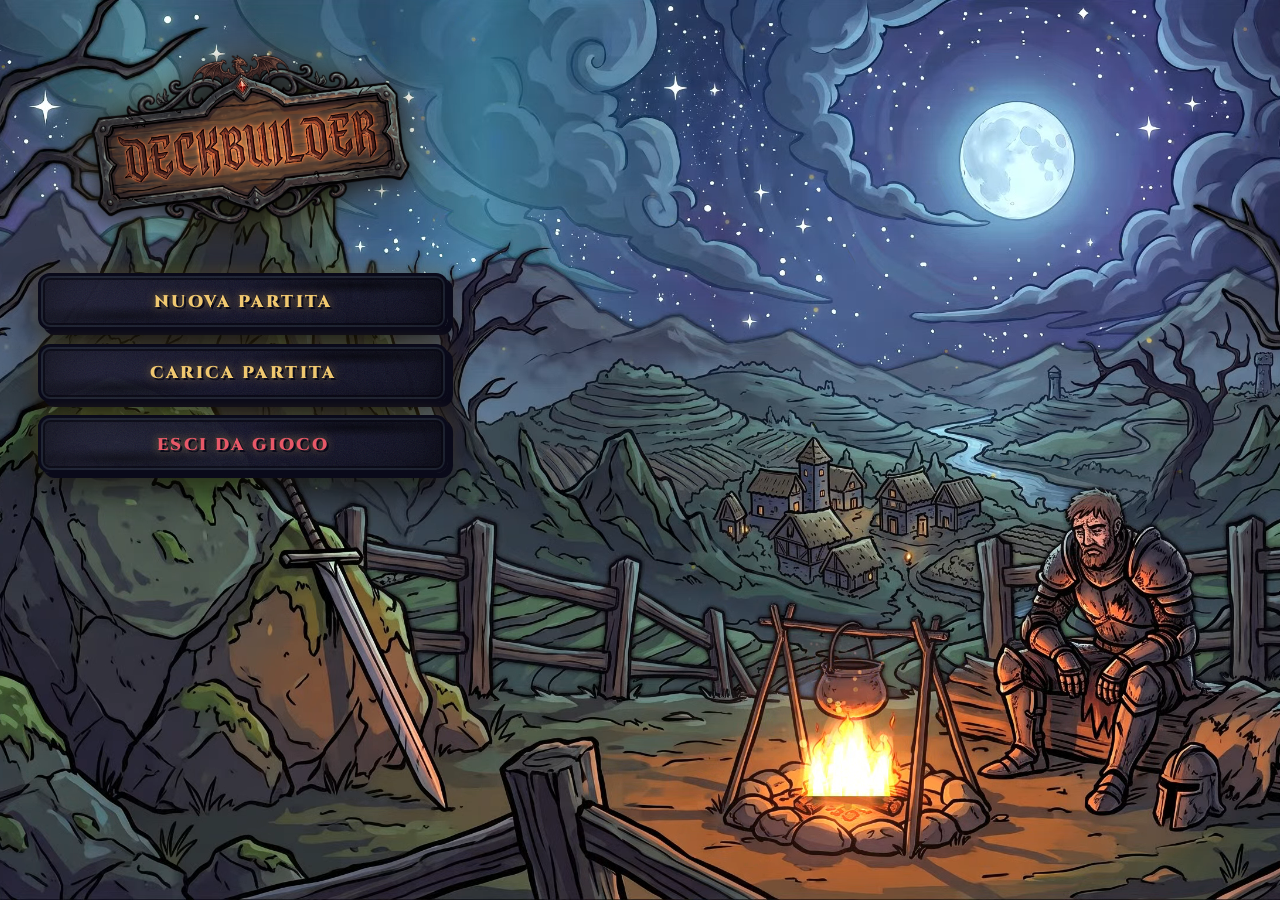
==== commit 182544f4: "Shop finito" ====
--- a/index.html
+++ b/index.html
@@ -9,8 +9,25 @@
     <link href="https://fonts.googleapis.com/css2?family=Montserrat:wght@500;600;700;800&family=IM+Fell+English:ital@0;1&family=IM+Fell+English+SC&family=Kalam:wght@400;700&family=Cinzel:wght@600;900&display=swap" rel="stylesheet">
     <link rel="stylesheet" href="css/style.css">
     <link rel="stylesheet" href="css/map.css">
+<style id="page-transition-style">
+#page-transition {
+    position: fixed;
+    inset: 0;
+    background: #0a0a1a;
+    z-index: 99999;
+    opacity: 0;
+    pointer-events: none;
+    transition: opacity 0.45s cubic-bezier(0.4, 0, 0.2, 1);
+    will-change: opacity;
+}
+#page-transition.boot {
+    opacity: 1;
+    pointer-events: auto;
+}
+</style>
 </head>
 <body>
+<div id="page-transition" class="boot"></div>
     <div id="scene-transition"></div>
     <div class="game-table" id="game-table">
 
@@ -97,6 +114,7 @@
         </div>
     </div>
 
+    <script src="js/page-transition.js"></script>
     <script src="js/loot.js"></script>
     <script src="js/save.js"></script>
     <script src="js/data.js"></script>
--- a/css/style.css
+++ b/css/style.css
@@ -1607,3 +1607,33 @@
 .card.rarity-raro        .card-title { color: #cfe9ff; }
 .card.rarity-epico       .card-title { color: #f2d0ff; }
 .card.rarity-leggendario .card-title { color: #ffe4b0; }
+
+/* ============================================================
+   FIX_ACTION_BUTTONS — stile pulsanti disabilitati
+   ============================================================ */
+.icon-btn:disabled,
+.icon-btn.action-btn-disabled {
+    filter: grayscale(1) brightness(0.45);
+    opacity: 0.55;
+    cursor: not-allowed !important;
+    pointer-events: auto !important;
+}
+.icon-btn:disabled:hover,
+.icon-btn.action-btn-disabled:hover {
+    transform: none !important;
+    box-shadow:
+        4px 4px 0 var(--ink),
+        0 10px 20px rgba(0,0,0,0.5),
+        inset 0 0 0 2px rgba(168, 213, 240, 0.12),
+        inset 0 0 0 4px rgba(5, 5, 15, 0.6) !important;
+}
+.icon-btn:disabled:active,
+.icon-btn.action-btn-disabled:active {
+    transform: none !important;
+}
+
+/* ============================================================
+   FIX_VELO_RIMOSSO — richiesta utente: nessun velo scuro sopra il video.
+   Per riattivare il velo: elimina le 3 righe sotto.
+   ============================================================ */
+body::after { display: none !important; }
--- a/css/map.css
+++ b/css/map.css
@@ -748,59 +748,250 @@
   margin-left: 4px;
 }
 
+
 /* ============================================================
-   MAP_TOOLTIP — tooltip corposo sui nodi
+   MAP_TOOLTIP_V2 — tooltip laterale destro, slide-in da destra
    ============================================================ */
 .map-tooltip{
   position: fixed;
-  left: -9999px;
-  top: 0;
-  transform: translate(-50%, calc(-100% - 20px));
-  z-index: 9000;
-  min-width: 260px;
-  max-width: 340px;
-  padding: 16px 20px;
-  border-radius: 12px;
+  top: 50%;
+  right: 20px;
+  left: auto;
+  transform: translateY(-50%) translateX(calc(100% + 40px));
+  width: 340px;
+  max-width: 90vw;
+  padding: 20px 22px;
+  border-radius: 14px;
   border: 3px solid var(--ink);
   background:
-    radial-gradient(ellipse 60% 40% at 50% 0%, rgba(216,168,64,.12), transparent 70%),
+    radial-gradient(ellipse 60% 40% at 50% 0%, rgba(216,168,64,.14), transparent 70%),
+    radial-gradient(ellipse 70% 40% at 50% 100%, rgba(216,64,128,.10), transparent 70%),
     linear-gradient(145deg, rgba(26,26,58,.98), rgba(10,10,26,.99));
   box-shadow:
-    4px 4px 0 var(--ink),
-    0 18px 34px rgba(0,0,0,.85),
-    0 0 26px rgba(216,168,64,.28),
-    inset 0 0 0 2px rgba(168,213,240,.12);
+    6px 6px 0 var(--ink),
+    0 22px 44px rgba(0,0,0,.85),
+    0 0 40px rgba(216,168,64,.28),
+    inset 0 0 0 2px rgba(168,213,240,.14);
   pointer-events: none;
   opacity: 0;
-  transition: opacity .18s ease;
-  text-align: center;
+  transition:
+    opacity .35s ease,
+    transform .35s cubic-bezier(.25, 1, .5, 1);
+  z-index: 9000;
 }
 .map-tooltip.visible{
   opacity: 1;
+  transform: translateY(-50%) translateX(0);
+}
+.map-tooltip .tip-header{
+  display: flex;
+  align-items: center;
+  gap: 14px;
+  padding-bottom: 12px;
+  border-bottom: 2px solid rgba(168,213,240,.18);
+  margin-bottom: 14px;
 }
 .map-tooltip .tip-icon{
-  font-size: 38px;
+  font-size: 42px;
   line-height: 1;
-  margin-bottom: 10px;
-  filter: drop-shadow(0 0 12px rgba(216,168,64,.55));
+  flex-shrink: 0;
+  filter:
+    drop-shadow(2px 2px 0 var(--ink))
+    drop-shadow(0 0 14px rgba(216,168,64,.65));
+}
+.map-tooltip .tip-titles{
+  display: flex;
+  flex-direction: column;
+  gap: 3px;
+  flex: 1;
+  min-width: 0;
 }
 .map-tooltip .tip-label{
   font-family: 'Cinzel', serif;
-  font-size: 15px;
+  font-size: 16px;
   font-weight: 900;
-  letter-spacing: 3px;
+  letter-spacing: 2.5px;
   text-transform: uppercase;
   color: var(--gold-light);
   text-shadow:
     2px 2px 0 var(--ink),
     0 0 12px rgba(216,168,64,.7);
-  margin-bottom: 10px;
   line-height: 1.15;
+}
+.map-tooltip .tip-tagline{
+  font-family: 'IM Fell English', serif;
+  font-style: italic;
+  font-size: 12px;
+  color: var(--moon-shadow);
+  text-shadow: 1px 1px 0 var(--ink);
+  letter-spacing: .3px;
+  line-height: 1.2;
 }
 .map-tooltip .tip-desc{
   font-family: 'Kalam', cursive;
-  font-size: 12.5px;
-  line-height: 1.5;
+  font-size: 13px;
+  line-height: 1.55;
   color: var(--moon-bright);
   text-shadow: 1px 1px 0 var(--ink);
-}
+  margin-bottom: 12px;
+}
+.map-tooltip .tip-bullets{
+  list-style: none;
+  padding: 0;
+  margin: 0;
+  display: flex;
+  flex-direction: column;
+  gap: 6px;
+  border-top: 1px solid rgba(168,213,240,.12);
+  padding-top: 12px;
+}
+.map-tooltip .tip-bullets li{
+  font-family: 'Montserrat', sans-serif;
+  font-size: 11.5px;
+  font-weight: 500;
+  line-height: 1.4;
+  color: var(--moon-bright);
+  text-shadow: 1px 1px 0 var(--ink);
+  padding-left: 16px;
+  position: relative;
+}
+.map-tooltip .tip-bullets li::before{
+  content: '◆';
+  position: absolute;
+  left: 0;
+  top: 0;
+  color: var(--gold-light);
+  text-shadow: 0 0 6px rgba(216,168,64,.7);
+  font-size: 10px;
+}
+
+/* ============================================================
+   MAP_FIXES_BATCH
+   ============================================================ */
+
+/* Nasconde l'etichetta che appare sotto i nodi all'hover.
+   Il tooltip laterale la sostituisce completamente. */
+.node .badge {
+    display: none !important;
+}
+
+/* ============================================================
+   FIX_MAP_SMALL_SCREENS — mappa piu' grande SOLO su schermi < 2200px
+   Il 2K (2560) e superiori restano invariati (1100px).
+   ============================================================ */
+@media (max-width: 2200px) {
+    #map-stage {
+        width: min(1500px, 82vw) !important;
+        height: 93vh !important;
+    }
+}
+@media (max-width: 1600px) {
+    #map-stage {
+        width: min(1300px, 88vw) !important;
+        height: 92vh !important;
+    }
+}
+
+
+/* ============================================================
+   FIX_CURSOR — forza cursore e pointer-events
+   Le regole usano !important per vincere su qualsiasi conflitto.
+   ============================================================ */
+
+/* --- CARTE in mano: cursore su tutta la card --- */
+.card,
+.card * {
+    cursor: grab !important;
+}
+.card .kw,
+.card .dmg-value {
+    cursor: pointer !important;
+}
+.card:active,
+.card:active * {
+    cursor: grabbing !important;
+}
+/* I corner restano non-intercettanti */
+.card .corner {
+    pointer-events: none !important;
+}
+
+/* --- CARTE non giocabili: not-allowed (feedback visivo) --- */
+.card.unplayable,
+.card.unplayable * {
+    cursor: not-allowed !important;
+}
+.card.unplayable .kw,
+.card.unplayable .dmg-value {
+    cursor: help !important;
+}
+
+/* --- NODI available: cursore + pointer-events --- */
+.node.available,
+.node.available * {
+    cursor: pointer !important;
+}
+.node.available {
+    pointer-events: auto !important;
+}
+.node.available .halo-outer {
+    pointer-events: none !important;
+}
+.node.available::before {
+    pointer-events: none !important;
+}
+
+/* --- NODI current: cliccabile (potrebbe essere gia' visitato ma resta) --- */
+.node.current,
+.node.current * {
+    cursor: pointer !important;
+}
+.node.current {
+    pointer-events: auto !important;
+}
+.node.current .halo-outer {
+    pointer-events: none !important;
+}
+.node.current::before {
+    pointer-events: none !important;
+}
+
+/* --- NODI boss available/current: stessa logica --- */
+.node.boss-final.available,
+.node.boss-final.available *,
+.node.boss-final.current,
+.node.boss-final.current * {
+    cursor: pointer !important;
+}
+
+/* ============================================================
+   MAP_PERGAMENA_FILL — la pergamena riempie esattamente lo stage
+   così i nodi restano all'interno del bordo disegnato.
+   ============================================================ */
+#map-stage {
+    background-size: 100% 100% !important;
+    background-position: center center !important;
+}
+
+
+/* ============================================================
+   MAP_CURRENT_STATIC — il nodo "current" (dove ti trovi) non pulsa
+   e non ha anelli. Solo i nodi "available" (da raggiungere) hanno
+   pulsazione e anelli.
+   ============================================================ */
+.node.current,
+.node.boss-final.current {
+    animation: none !important;
+}
+.node.current::before,
+.node.boss-final.current::before {
+    display: none !important;
+    animation: none !important;
+}
+.node.current .halo-outer,
+.node.boss-final.current .halo-outer {
+    display: none !important;
+    animation: none !important;
+}
+/* Manteniamo l'aspetto visivo del current (background sabbia chiara
+   + bordi + glow) tramite le regole già esistenti senza animazione. */
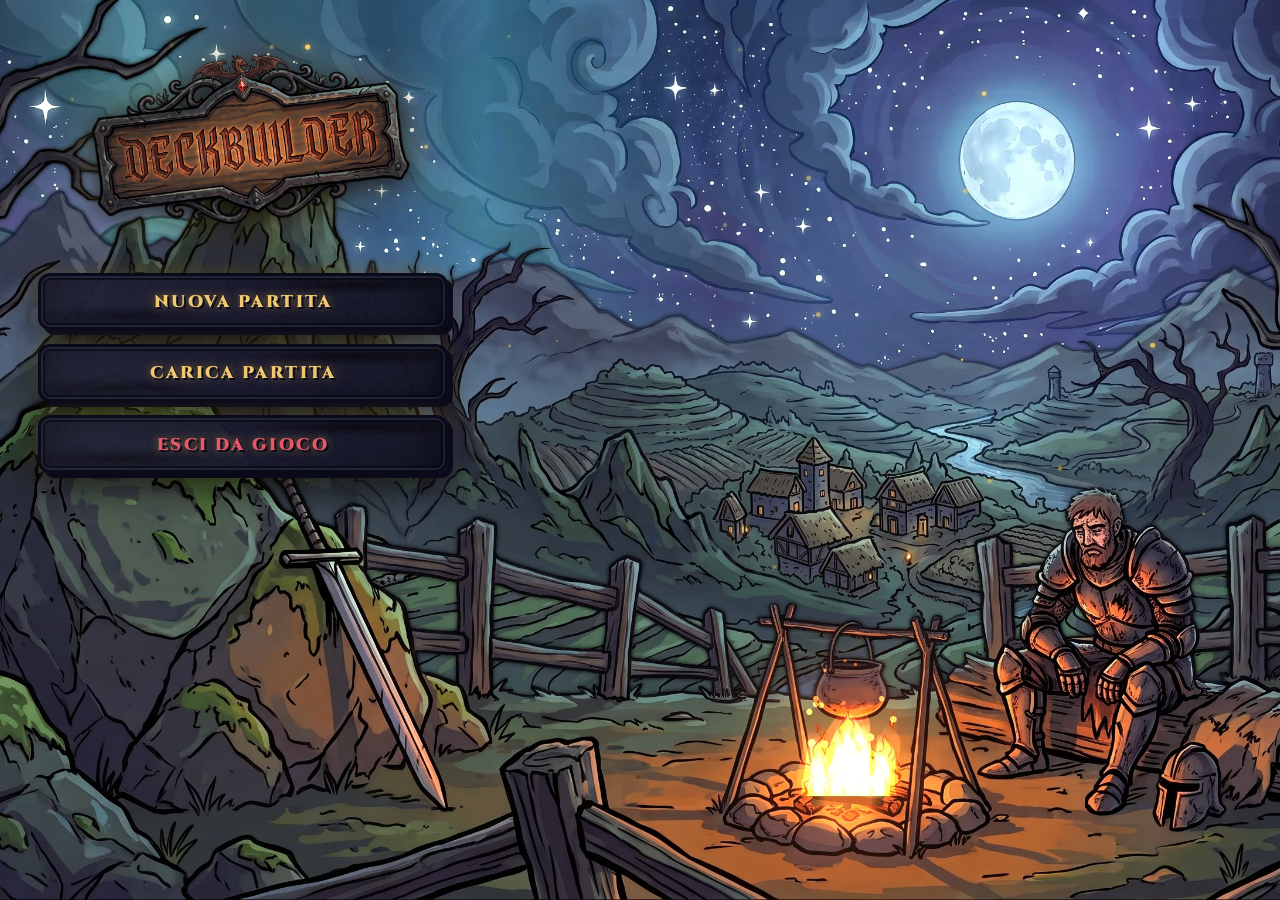
==== commit b58cd839: "favicon aggiunta" ====
--- a/index.html
+++ b/index.html
@@ -4,6 +4,7 @@
     <meta charset="UTF-8">
     <meta name="viewport" content="width=device-width, initial-scale=1.0, maximum-scale=1.0, user-scalable=no, viewport-fit=cover">
     <title>Deckbuilder</title>
+    <link rel="icon" type="image/svg+xml" href="favicon.svg">
     <link rel="preconnect" href="https://fonts.googleapis.com">
     <link rel="preconnect" href="https://fonts.gstatic.com" crossorigin>
     <link href="https://fonts.googleapis.com/css2?family=Montserrat:wght@500;600;700;800&family=IM+Fell+English:ital@0;1&family=IM+Fell+English+SC&family=Kalam:wght@400;700&family=Cinzel:wght@600;900&display=swap" rel="stylesheet">
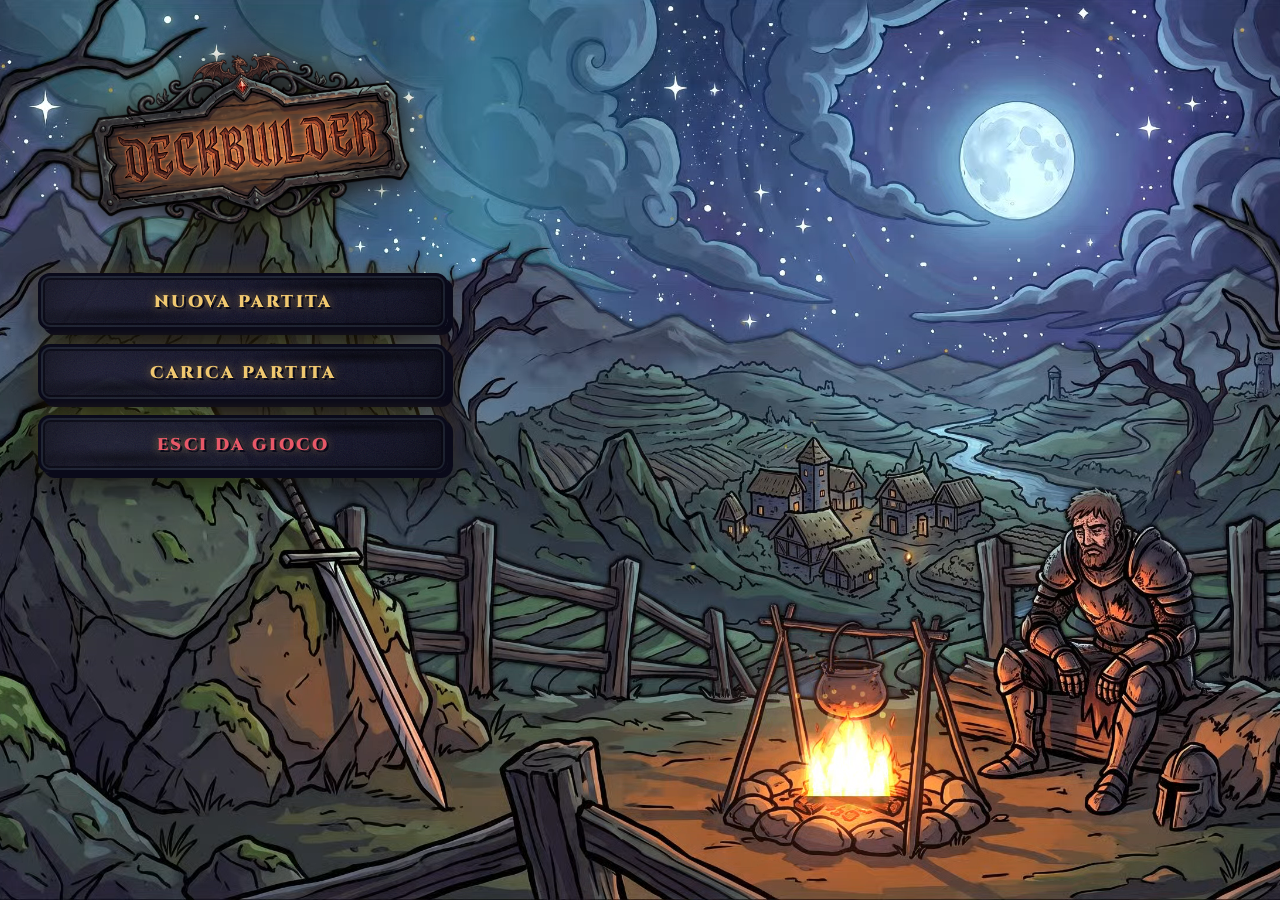
==== commit 851a714c: "Refactor: media in assets/, CLAUDE.md, .gitignore - Media spostati in assets/ (8 file: 6 webm + bg-m" ====
--- a/index.html
+++ b/index.html
@@ -95,15 +95,15 @@
     <div class="tooltip-popup" id="tooltip-popup"></div>
 
     <video class="bg-loop" id="bg-video" autoplay muted loop playsinline preload="auto">
-        <source id="bg-video-source" src="bg-goblin.webm" type="video/webm">
+        <source id="bg-video-source" src="assets/bg-goblin.webm" type="video/webm">
     </video>
 
     <div class="menu-overlay" id="menu-overlay">
         <video class="menu-bg" id="menu-bg-video" autoplay muted loop playsinline preload="auto">
-            <source id="menu-bg-source" src="bg-menu.webm" type="video/webm">
+            <source id="menu-bg-source" src="assets/bg-menu.webm" type="video/webm">
         </video>
         <div class="menu-panel" id="menu-panel">
-            <img class="menu-targhetta" src="targhetta.png" alt="">
+            <img class="menu-targhetta" src="assets/targhetta.png" alt="">
             <button class="menu-btn" id="menu-resume">Riprendi Partita</button>
             <button class="menu-btn" id="menu-new">Nuova Partita</button>
             <button class="menu-btn" id="menu-save">Salva Partita</button>
@@ -160,7 +160,7 @@
     <!-- ============ MAP OVERLAY ============ -->
     <div class="map-overlay" id="map-overlay">
       <video class="map-bg-video" id="map-bg-video" autoplay muted loop playsinline preload="auto">
-        <source src="bg-mappa.webm" type="video/webm">
+        <source src="assets/bg-mappa.webm" type="video/webm">
       </video>
       <div id="map-stage">
         <svg id="map-svg"></svg>
--- a/css/map.css
+++ b/css/map.css
@@ -508,7 +508,7 @@
 
 /* --- Pergamena come background di #map-stage --- */
 #map-stage {
-    background-image: url('../bg-mappa.png') !important;
+    background-image: url('../assets/bg-mappa.png') !important;
     background-size: contain !important;
     background-position: center !important;
     background-repeat: no-repeat !important;
